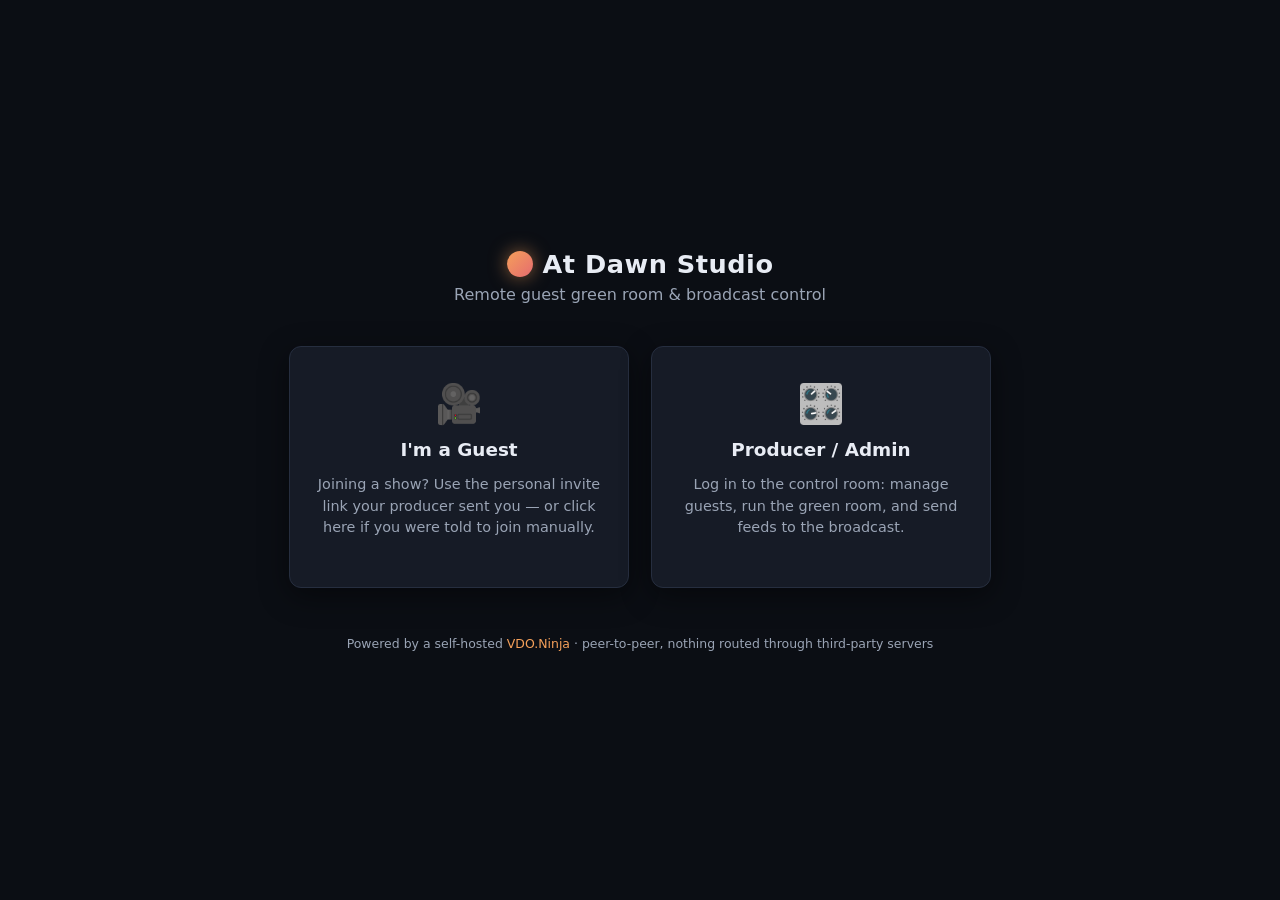
==== studio/index.html @ 79bb0012 "VDO.Ninja 30.2 + At Dawn Studio wrapper (waiting room, control room, talkback, cues)" ====
<!DOCTYPE html>
<html lang="en">
<head>
<meta charset="utf-8" />
<meta name="viewport" content="width=device-width, initial-scale=1" />
<title>At Dawn Studio</title>
<link rel="stylesheet" href="studio.css" />
<style>
	body { display: flex; align-items: center; justify-content: center; min-height: 100vh; padding: 20px; }
	.landing { max-width: 760px; width: 100%; text-align: center; }
	.landing .brandmark { font-size: 1.6rem; justify-content: center; margin-bottom: 6px; }
	.landing .tagline { color: var(--text-dim); margin-bottom: 42px; }
	.choices { display: flex; gap: 22px; justify-content: center; flex-wrap: wrap; }
	.choice {
		flex: 1 1 280px; max-width: 340px; padding: 34px 26px; cursor: pointer;
		transition: transform 0.12s, border-color 0.12s; text-align: center;
	}
	.choice:hover { transform: translateY(-3px); border-color: var(--accent); }
	.choice .icon { font-size: 2.4rem; margin-bottom: 12px; }
	.choice h2 { font-size: 1.15rem; }
	.choice p { color: var(--text-dim); font-size: 0.9rem; line-height: 1.5; }
	footer { margin-top: 48px; color: var(--text-dim); font-size: 0.78rem; }
</style>
</head>
<body>
<div class="landing">
	<div class="brandmark"><span class="sun"></span> At Dawn Studio</div>
	<div class="tagline">Remote guest green room &amp; broadcast control</div>

	<div class="choices">
		<div class="card choice" onclick="location.href='join.html'">
			<div class="icon">🎥</div>
			<h2>I'm a Guest</h2>
			<p>Joining a show? Use the personal invite link your producer sent you — or click here if you were told to join manually.</p>
		</div>
		<div class="card choice" onclick="location.href='admin.html'">
			<div class="icon">🎛️</div>
			<h2>Producer / Admin</h2>
			<p>Log in to the control room: manage guests, run the green room, and send feeds to the broadcast.</p>
		</div>
	</div>

	<footer>Powered by a self-hosted <a href="https://vdo.ninja" target="_blank" rel="noopener">VDO.Ninja</a> &middot; peer-to-peer, nothing routed through third-party servers</footer>
</div>
</body>
</html>
---- studio/studio.css ----
/* ============================================================
   At Dawn Studio — shared design system
   ============================================================ */
:root {
	--bg: #0b0e14;
	--bg-soft: #10141d;
	--panel: #161b26;
	--panel-2: #1c2230;
	--border: #262e3f;
	--text: #e8ecf4;
	--text-dim: #9aa4b5;
	--accent: #f5a05a;              /* sunrise amber */
	--accent-2: #e56b6f;            /* sunrise rose */
	--accent-grad: linear-gradient(135deg, #f5a05a, #e56b6f);
	--good: #3ecf8e;
	--warn: #f5c15a;
	--live: #ef4444;
	--focus: #6ea8fe;
	--radius: 12px;
	--shadow: 0 8px 30px rgba(0, 0, 0, 0.45);
	font-size: 16px;
}
* { box-sizing: border-box; }
html, body {
	margin: 0;
	padding: 0;
	height: 100%;
	background: var(--bg);
	color: var(--text);
	font-family: "Segoe UI", system-ui, -apple-system, "Helvetica Neue", Arial, sans-serif;
	-webkit-font-smoothing: antialiased;
}
a { color: var(--accent); text-decoration: none; }
a:hover { text-decoration: underline; }

/* ---------- generic ---------- */
h1, h2, h3 { font-weight: 600; margin: 0 0 0.5em 0; }
.muted { color: var(--text-dim); }
.small { font-size: 0.82rem; }
.mono { font-family: Consolas, "SF Mono", Menlo, monospace; font-size: 0.85em; }
.hidden { display: none !important; }
hr.sep { border: none; border-top: 1px solid var(--border); margin: 18px 0; }

.brandmark {
	display: inline-flex;
	align-items: center;
	gap: 10px;
	font-weight: 700;
	letter-spacing: 0.02em;
}
.brandmark .sun {
	width: 26px; height: 26px;
	border-radius: 50%;
	background: var(--accent-grad);
	box-shadow: 0 0 18px rgba(245, 160, 90, 0.55);
	flex: none;
}

/* ---------- buttons ---------- */
.btn {
	display: inline-flex;
	align-items: center;
	justify-content: center;
	gap: 8px;
	padding: 10px 18px;
	border-radius: 10px;
	border: 1px solid var(--border);
	background: var(--panel-2);
	color: var(--text);
	font-size: 0.95rem;
	font-weight: 600;
	cursor: pointer;
	transition: background 0.15s, border-color 0.15s, transform 0.05s;
	user-select: none;
	white-space: nowrap;
}
.btn:hover { background: #232b3d; border-color: #35405a; }
.btn:active { transform: translateY(1px); }
.btn:focus-visible { outline: 2px solid var(--focus); outline-offset: 2px; }
.btn.primary { background: var(--accent-grad); border: none; color: #1a1006; }
.btn.primary:hover { filter: brightness(1.08); }
.btn.danger { background: #3a1518; border-color: #5c2226; color: #ff9b9b; }
.btn.danger:hover { background: #4a191d; }
.btn.good { background: #12301f; border-color: #1e4a30; color: #7fe0ae; }
.btn.good:hover { background: #17402a; }
.btn.sm { padding: 6px 12px; font-size: 0.82rem; border-radius: 8px; }
.btn.block { width: 100%; }
.btn[disabled] { opacity: 0.45; cursor: not-allowed; }

/* ---------- inputs ---------- */
.field { margin-bottom: 14px; }
.field label {
	display: block;
	font-size: 0.82rem;
	color: var(--text-dim);
	margin-bottom: 6px;
	font-weight: 600;
	letter-spacing: 0.02em;
}
.field input[type="text"],
.field input[type="password"] {
	width: 100%;
	padding: 11px 13px;
	border-radius: 10px;
	border: 1px solid var(--border);
	background: var(--bg-soft);
	color: var(--text);
	font-size: 1rem;
	font-family: inherit;
}
.field input:focus { outline: 2px solid var(--focus); outline-offset: 0; border-color: transparent; }
.checkline { display: flex; align-items: center; gap: 9px; font-size: 0.9rem; color: var(--text-dim); cursor: pointer; }
.checkline input { width: 17px; height: 17px; accent-color: var(--accent); cursor: pointer; }

/* ---------- cards ---------- */
.card {
	background: var(--panel);
	border: 1px solid var(--border);
	border-radius: var(--radius);
	padding: 22px;
	box-shadow: var(--shadow);
}

/* ---------- status pills ---------- */
.pill {
	display: inline-flex;
	align-items: center;
	gap: 8px;
	padding: 7px 16px;
	border-radius: 999px;
	font-weight: 700;
	font-size: 0.85rem;
	letter-spacing: 0.04em;
	border: 1px solid var(--border);
	background: var(--panel-2);
}
.pill .dot { width: 9px; height: 9px; border-radius: 50%; background: var(--text-dim); flex: none; }
.pill.waiting { color: var(--warn); border-color: rgba(245, 193, 90, 0.4); }
.pill.waiting .dot { background: var(--warn); animation: pulse 1.6s infinite; }
.pill.green { color: var(--good); border-color: rgba(62, 207, 142, 0.4); }
.pill.green .dot { background: var(--good); }
.pill.live { color: #ff7b7b; border-color: rgba(239, 68, 68, 0.55); background: rgba(239, 68, 68, 0.12); }
.pill.live .dot { background: var(--live); animation: pulse 1.1s infinite; }
@keyframes pulse { 0%, 100% { opacity: 1; } 50% { opacity: 0.25; } }

/* ---------- toast ---------- */
#studioToast {
	position: fixed;
	left: 50%;
	bottom: 26px;
	transform: translate(-50%, 20px);
	background: #222b3d;
	border: 1px solid #35405a;
	color: var(--text);
	padding: 11px 20px;
	border-radius: 10px;
	font-size: 0.9rem;
	font-weight: 600;
	opacity: 0;
	pointer-events: none;
	transition: opacity 0.2s, transform 0.2s;
	z-index: 9999;
	box-shadow: var(--shadow);
	max-width: 90vw;
}
#studioToast.show { opacity: 1; transform: translate(-50%, 0); }
#studioToast.error { border-color: var(--live); color: #ff9b9b; }

/* ---------- iframes ---------- */
iframe.vdoframe {
	border: none;
	width: 100%;
	height: 100%;
	display: block;
	background: #000;
}
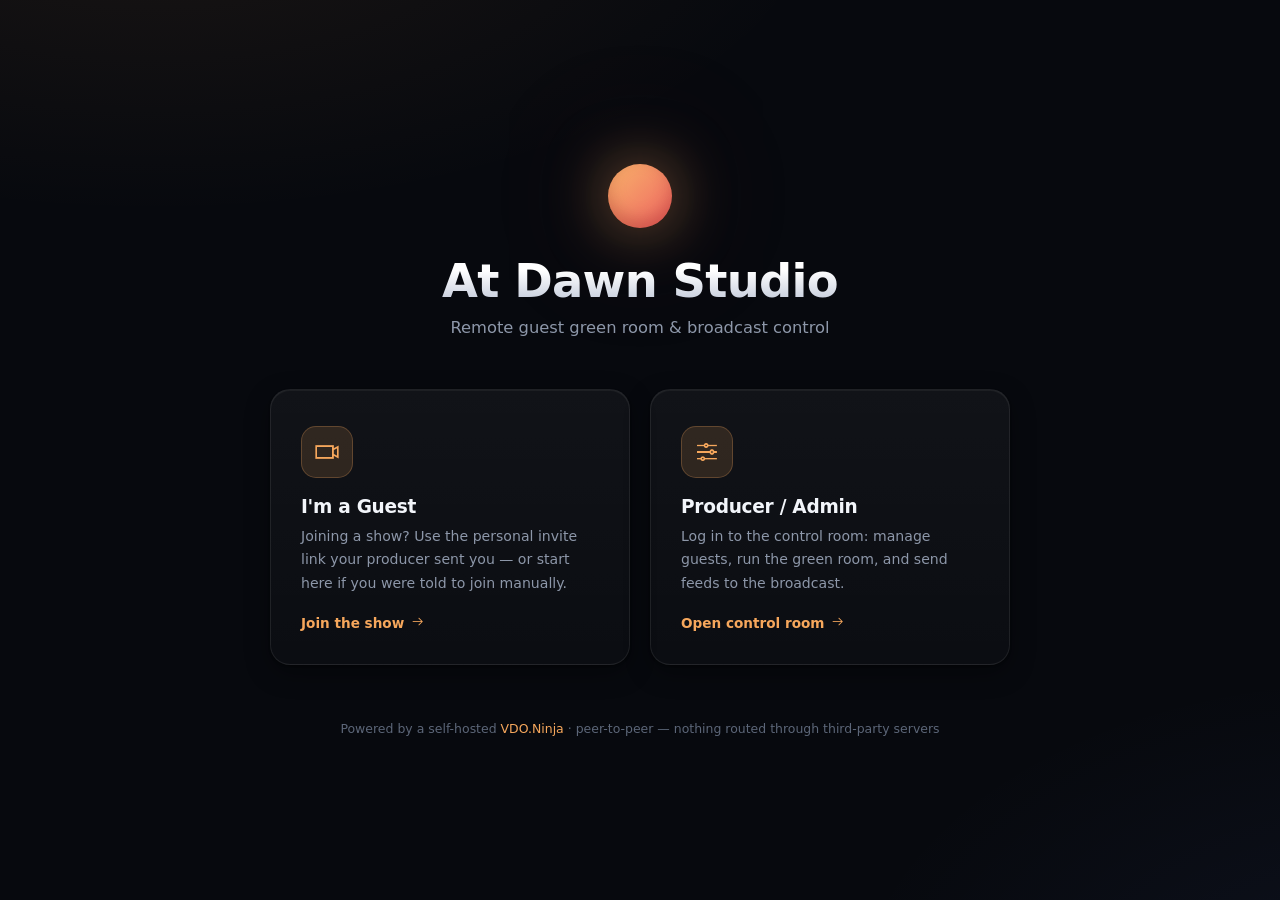
==== commit e4f45604: "UI redesign v2: glass dark theme, Line Awesome icons, floating guest dock, avatar cards" ====
--- a/studio/index.html
+++ b/studio/index.html
@@ -4,43 +4,91 @@
 <meta charset="utf-8" />
 <meta name="viewport" content="width=device-width, initial-scale=1" />
 <title>At Dawn Studio</title>
+<link rel="stylesheet" href="../lineawesome/css/line-awesome.min.css" />
 <link rel="stylesheet" href="studio.css" />
 <style>
-	body { display: flex; align-items: center; justify-content: center; min-height: 100vh; padding: 20px; }
-	.landing { max-width: 760px; width: 100%; text-align: center; }
-	.landing .brandmark { font-size: 1.6rem; justify-content: center; margin-bottom: 6px; }
-	.landing .tagline { color: var(--text-dim); margin-bottom: 42px; }
-	.choices { display: flex; gap: 22px; justify-content: center; flex-wrap: wrap; }
+	body { display: flex; align-items: center; justify-content: center; min-height: 100vh; padding: 24px; }
+	.landing { max-width: 820px; width: 100%; text-align: center; }
+
+	.hero-sun {
+		width: 64px; height: 64px; margin: 0 auto 26px auto;
+		border-radius: 50%;
+		background: var(--accent-grad);
+		box-shadow: 0 0 60px rgba(246, 167, 92, 0.5), 0 0 140px rgba(239, 100, 97, 0.25), inset 0 -8px 16px rgba(150, 35, 35, 0.35);
+		animation: rise 1.1s var(--ease) both;
+	}
+	@keyframes rise { from { transform: translateY(18px); opacity: 0; } to { transform: none; opacity: 1; } }
+
+	.landing h1 {
+		font-size: clamp(2rem, 5vw, 2.9rem);
+		margin-bottom: 10px;
+		background: linear-gradient(180deg, #ffffff 30%, #b9c2d4);
+		-webkit-background-clip: text;
+		background-clip: text;
+		color: transparent;
+		animation: rise 1.1s 0.06s var(--ease) both;
+	}
+	.tagline { color: var(--text-dim); font-size: 1.02rem; margin-bottom: 52px; animation: rise 1.1s 0.12s var(--ease) both; }
+
+	.choices { display: flex; gap: 20px; justify-content: center; flex-wrap: wrap; animation: rise 1.1s 0.18s var(--ease) both; }
 	.choice {
-		flex: 1 1 280px; max-width: 340px; padding: 34px 26px; cursor: pointer;
-		transition: transform 0.12s, border-color 0.12s; text-align: center;
+		flex: 1 1 290px; max-width: 360px;
+		padding: 36px 30px 32px 30px;
+		cursor: pointer;
+		text-align: left;
+		position: relative;
+		overflow: hidden;
+		transition: transform 0.25s var(--ease), border-color 0.25s var(--ease), box-shadow 0.25s var(--ease);
 	}
-	.choice:hover { transform: translateY(-3px); border-color: var(--accent); }
-	.choice .icon { font-size: 2.4rem; margin-bottom: 12px; }
-	.choice h2 { font-size: 1.15rem; }
-	.choice p { color: var(--text-dim); font-size: 0.9rem; line-height: 1.5; }
-	footer { margin-top: 48px; color: var(--text-dim); font-size: 0.78rem; }
+	.choice::after {
+		content: "";
+		position: absolute; inset: 0;
+		background: radial-gradient(420px 180px at 50% -30%, rgba(246, 167, 92, 0.12), transparent 70%);
+		opacity: 0; transition: opacity 0.25s var(--ease);
+		pointer-events: none;
+	}
+	.choice:hover { transform: translateY(-4px); border-color: rgba(246, 167, 92, 0.4); box-shadow: var(--shadow-2); }
+	.choice:hover::after { opacity: 1; }
+	.choice .iconwrap {
+		width: 52px; height: 52px;
+		border-radius: 15px;
+		display: flex; align-items: center; justify-content: center;
+		background: var(--accent-soft);
+		border: 1px solid rgba(246, 167, 92, 0.25);
+		margin-bottom: 18px;
+	}
+	.choice .iconwrap i { font-size: 1.65rem; color: var(--accent); }
+	.choice h2 { font-size: 1.16rem; margin-bottom: 8px; }
+	.choice p { color: var(--text-dim); font-size: 0.88rem; line-height: 1.65; margin: 0 0 18px 0; }
+	.choice .go { display: inline-flex; align-items: center; gap: 7px; color: var(--accent); font-weight: 700; font-size: 0.85rem; }
+	.choice .go i { transition: transform 0.2s var(--ease); }
+	.choice:hover .go i { transform: translateX(4px); }
+
+	footer { margin-top: 56px; color: var(--text-faint); font-size: 0.78rem; animation: rise 1.1s 0.24s var(--ease) both; }
 </style>
 </head>
 <body>
 <div class="landing">
-	<div class="brandmark"><span class="sun"></span> At Dawn Studio</div>
+	<div class="hero-sun"></div>
+	<h1>At Dawn Studio</h1>
 	<div class="tagline">Remote guest green room &amp; broadcast control</div>
 
 	<div class="choices">
-		<div class="card choice" onclick="location.href='join.html'">
-			<div class="icon">🎥</div>
+		<div class="card choice" onclick="location.href='join.html'" role="button" tabindex="0" onkeydown="if(event.key==='Enter')location.href='join.html'">
+			<div class="iconwrap"><i class="las la-video"></i></div>
 			<h2>I'm a Guest</h2>
-			<p>Joining a show? Use the personal invite link your producer sent you — or click here if you were told to join manually.</p>
+			<p>Joining a show? Use the personal invite link your producer sent you — or start here if you were told to join manually.</p>
+			<span class="go">Join the show <i class="las la-arrow-right"></i></span>
 		</div>
-		<div class="card choice" onclick="location.href='admin.html'">
-			<div class="icon">🎛️</div>
+		<div class="card choice" onclick="location.href='admin.html'" role="button" tabindex="0" onkeydown="if(event.key==='Enter')location.href='admin.html'">
+			<div class="iconwrap"><i class="las la-sliders-h"></i></div>
 			<h2>Producer / Admin</h2>
 			<p>Log in to the control room: manage guests, run the green room, and send feeds to the broadcast.</p>
+			<span class="go">Open control room <i class="las la-arrow-right"></i></span>
 		</div>
 	</div>
 
-	<footer>Powered by a self-hosted <a href="https://vdo.ninja" target="_blank" rel="noopener">VDO.Ninja</a> &middot; peer-to-peer, nothing routed through third-party servers</footer>
+	<footer>Powered by a self-hosted <a href="https://vdo.ninja" target="_blank" rel="noopener">VDO.Ninja</a> &middot; peer-to-peer &mdash; nothing routed through third-party servers</footer>
 </div>
 </body>
 </html>
--- a/lineawesome/css/line-awesome.min.css
+++ b/lineawesome/css/line-awesome.min.css
@@ -0,0 +1 @@
+.la,.lab,.lad,.lal,.lar,.las{-moz-osx-font-smoothing:grayscale;-webkit-font-smoothing:antialiased;display:inline-block;font-style:normal;font-variant:normal;text-rendering:auto;line-height:1}.la-lg{font-size:1.33333em;line-height:.75em;vertical-align:-.0667em}.la-xs{font-size:.75em}.la-sm{font-size:.875em}.la-1x{font-size:1em}.la-2x{font-size:2em}.la-3x{font-size:3em}.la-4x{font-size:4em}.la-5x{font-size:5em}.la-6x{font-size:6em}.la-7x{font-size:7em}.la-8x{font-size:8em}.la-9x{font-size:9em}.la-10x{font-size:10em}.la-fw{text-align:center;width:1.25em}.la-ul{list-style-type:none;margin-left:2.5em;padding-left:0}.la-ul>li{position:relative}.la-li{left:-2em;position:absolute;text-align:center;width:2em;line-height:inherit}.la-border{border:solid .08em #eee;border-radius:.1em;padding:.2em .25em .15em}.la-pull-left{float:left}.la-pull-right{float:right}.la.la-pull-left,.lab.la-pull-left,.lal.la-pull-left,.lar.la-pull-left,.las.la-pull-left{margin-right:.3em}.la.la-pull-right,.lab.la-pull-right,.lal.la-pull-right,.lar.la-pull-right,.las.la-pull-right{margin-left:.3em}.la-spin{-webkit-animation:la-spin 2s infinite linear;animation:la-spin 2s infinite linear}.la-pulse{-webkit-animation:la-spin 1s infinite steps(8);animation:la-spin 1s infinite steps(8)}@-webkit-keyframes la-spin{0%{-webkit-transform:rotate(0);transform:rotate(0)}100%{-webkit-transform:rotate(360deg);transform:rotate(360deg)}}@keyframes la-spin{0%{-webkit-transform:rotate(0);transform:rotate(0)}100%{-webkit-transform:rotate(360deg);transform:rotate(360deg)}}.la-rotate-90{-webkit-transform:rotate(90deg);transform:rotate(90deg)}.la-rotate-180{-webkit-transform:rotate(180deg);transform:rotate(180deg)}.la-rotate-270{-webkit-transform:rotate(270deg);transform:rotate(270deg)}.la-flip-horizontal{-webkit-transform:scale(-1,1);transform:scale(-1,1)}.la-flip-vertical{-webkit-transform:scale(1,-1);transform:scale(1,-1)}.la-flip-both,.la-flip-horizontal.la-flip-vertical{-webkit-transform:scale(-1,-1);transform:scale(-1,-1)}:root .la-flip-both,:root .la-flip-horizontal,:root .la-flip-vertical,:root .la-rotate-180,:root .la-rotate-270,:root .la-rotate-90{-webkit-filter:none;filter:none}.la-stack{display:inline-block;height:2em;line-height:2em;position:relative;vertical-align:middle;width:2.5em}.la-stack-1x,.la-stack-2x{left:0;position:absolute;text-align:center;width:100%}.la-stack-1x{line-height:inherit}.la-stack-2x{font-size:2em}.la-inverse{color:#fff}.la-500px:before{content:"\f26e"}.la-accessible-icon:before{content:"\f368"}.la-accusoft:before{content:"\f369"}.la-acquisitions-incorporated:before{content:"\f6af"}.la-ad:before{content:"\f641"}.la-address-book:before{content:"\f2b9"}.la-address-card:before{content:"\f2bb"}.la-adjust:before{content:"\f042"}.la-adn:before{content:"\f170"}.la-adobe:before{content:"\f778"}.la-adversal:before{content:"\f36a"}.la-affiliatetheme:before{content:"\f36b"}.la-air-freshener:before{content:"\f5d0"}.la-airbnb:before{content:"\f834"}.la-algolia:before{content:"\f36c"}.la-align-center:before{content:"\f037"}.la-align-justify:before{content:"\f039"}.la-align-left:before{content:"\f036"}.la-align-right:before{content:"\f038"}.la-alipay:before{content:"\f642"}.la-allergies:before{content:"\f461"}.la-amazon:before{content:"\f270"}.la-amazon-pay:before{content:"\f42c"}.la-ambulance:before{content:"\f0f9"}.la-american-sign-language-interpreting:before{content:"\f2a3"}.la-amilia:before{content:"\f36d"}.la-anchor:before{content:"\f13d"}.la-android:before{content:"\f17b"}.la-angellist:before{content:"\f209"}.la-angle-double-down:before{content:"\f103"}.la-angle-double-left:before{content:"\f100"}.la-angle-double-right:before{content:"\f101"}.la-angle-double-up:before{content:"\f102"}.la-angle-down:before{content:"\f107"}.la-angle-left:before{content:"\f104"}.la-angle-right:before{content:"\f105"}.la-angle-up:before{content:"\f106"}.la-angry:before{content:"\f556"}.la-angrycreative:before{content:"\f36e"}.la-angular:before{content:"\f420"}.la-ankh:before{content:"\f644"}.la-app-store:before{content:"\f36f"}.la-app-store-ios:before{content:"\f370"}.la-apper:before{content:"\f371"}.la-apple:before{content:"\f179"}.la-apple-alt:before{content:"\f5d1"}.la-apple-pay:before{content:"\f415"}.la-archive:before{content:"\f187"}.la-archway:before{content:"\f557"}.la-arrow-alt-circle-down:before{content:"\f358"}.la-arrow-alt-circle-left:before{content:"\f359"}.la-arrow-alt-circle-right:before{content:"\f35a"}.la-arrow-alt-circle-up:before{content:"\f35b"}.la-arrow-circle-down:before{content:"\f0ab"}.la-arrow-circle-left:before{content:"\f0a8"}.la-arrow-circle-right:before{content:"\f0a9"}.la-arrow-circle-up:before{content:"\f0aa"}.la-arrow-down:before{content:"\f063"}.la-arrow-left:before{content:"\f060"}.la-arrow-right:before{content:"\f061"}.la-arrow-up:before{content:"\f062"}.la-arrows-alt:before{content:"\f0b2"}.la-arrows-alt-h:before{content:"\f337"}.la-arrows-alt-v:before{content:"\f338"}.la-artstation:before{content:"\f77a"}.la-assistive-listening-systems:before{content:"\f2a2"}.la-asterisk:before{content:"\f069"}.la-asymmetrik:before{content:"\f372"}.la-at:before{content:"\f1fa"}.la-atlas:before{content:"\f558"}.la-atlassian:before{content:"\f77b"}.la-atom:before{content:"\f5d2"}.la-audible:before{content:"\f373"}.la-audio-description:before{content:"\f29e"}.la-autoprefixer:before{content:"\f41c"}.la-avianex:before{content:"\f374"}.la-aviato:before{content:"\f421"}.la-award:before{content:"\f559"}.la-aws:before{content:"\f375"}.la-baby:before{content:"\f77c"}.la-baby-carriage:before{content:"\f77d"}.la-backspace:before{content:"\f55a"}.la-backward:before{content:"\f04a"}.la-bacon:before{content:"\f7e5"}.la-balance-scale:before{content:"\f24e"}.la-balance-scale-left:before{content:"\f515"}.la-balance-scale-right:before{content:"\f516"}.la-ban:before{content:"\f05e"}.la-band-aid:before{content:"\f462"}.la-bandcamp:before{content:"\f2d5"}.la-barcode:before{content:"\f02a"}.la-bars:before{content:"\f0c9"}.la-baseball-ball:before{content:"\f433"}.la-basketball-ball:before{content:"\f434"}.la-bath:before{content:"\f2cd"}.la-battery-empty:before{content:"\f244"}.la-battery-full:before{content:"\f240"}.la-battery-half:before{content:"\f242"}.la-battery-quarter:before{content:"\f243"}.la-battery-three-quarters:before{content:"\f241"}.la-battle-net:before{content:"\f835"}.la-bed:before{content:"\f236"}.la-beer:before{content:"\f0fc"}.la-behance:before{content:"\f1b4"}.la-behance-square:before{content:"\f1b5"}.la-bell:before{content:"\f0f3"}.la-bell-slash:before{content:"\f1f6"}.la-bezier-curve:before{content:"\f55b"}.la-bible:before{content:"\f647"}.la-bicycle:before{content:"\f206"}.la-biking:before{content:"\f84a"}.la-bimobject:before{content:"\f378"}.la-binoculars:before{content:"\f1e5"}.la-biohazard:before{content:"\f780"}.la-birthday-cake:before{content:"\f1fd"}.la-bitbucket:before{content:"\f171"}.la-bitcoin:before{content:"\f379"}.la-bity:before{content:"\f37a"}.la-black-tie:before{content:"\f27e"}.la-blackberry:before{content:"\f37b"}.la-blender:before{content:"\f517"}.la-blender-phone:before{content:"\f6b6"}.la-blind:before{content:"\f29d"}.la-blog:before{content:"\f781"}.la-blogger:before{content:"\f37c"}.la-blogger-b:before{content:"\f37d"}.la-bluetooth:before{content:"\f293"}.la-bluetooth-b:before{content:"\f294"}.la-bold:before{content:"\f032"}.la-bolt:before{content:"\f0e7"}.la-bomb:before{content:"\f1e2"}.la-bone:before{content:"\f5d7"}.la-bong:before{content:"\f55c"}.la-book:before{content:"\f02d"}.la-book-dead:before{content:"\f6b7"}.la-book-medical:before{content:"\f7e6"}.la-book-open:before{content:"\f518"}.la-book-reader:before{content:"\f5da"}.la-bookmark:before{content:"\f02e"}.la-bootstrap:before{content:"\f836"}.la-border-all:before{content:"\f84c"}.la-border-none:before{content:"\f850"}.la-border-style:before{content:"\f853"}.la-bowling-ball:before{content:"\f436"}.la-box:before{content:"\f466"}.la-box-open:before{content:"\f49e"}.la-boxes:before{content:"\f468"}.la-braille:before{content:"\f2a1"}.la-brain:before{content:"\f5dc"}.la-bread-slice:before{content:"\f7ec"}.la-briefcase:before{content:"\f0b1"}.la-briefcase-medical:before{content:"\f469"}.la-broadcast-tower:before{content:"\f519"}.la-broom:before{content:"\f51a"}.la-brush:before{content:"\f55d"}.la-btc:before{content:"\f15a"}.la-buffer:before{content:"\f837"}.la-bug:before{content:"\f188"}.la-building:before{content:"\f1ad"}.la-bullhorn:before{content:"\f0a1"}.la-bullseye:before{content:"\f140"}.la-burn:before{content:"\f46a"}.la-buromobelexperte:before{content:"\f37f"}.la-bus:before{content:"\f207"}.la-bus-alt:before{content:"\f55e"}.la-business-time:before{content:"\f64a"}.la-buy-n-large:before{content:"\f8a6"}.la-buysellads:before{content:"\f20d"}.la-calculator:before{content:"\f1ec"}.la-calendar:before{content:"\f133"}.la-calendar-alt:before{content:"\f073"}.la-calendar-check:before{content:"\f274"}.la-calendar-day:before{content:"\f783"}.la-calendar-minus:before{content:"\f272"}.la-calendar-plus:before{content:"\f271"}.la-calendar-times:before{content:"\f273"}.la-calendar-week:before{content:"\f784"}.la-camera:before{content:"\f030"}.la-camera-retro:before{content:"\f083"}.la-campground:before{content:"\f6bb"}.la-canadian-maple-leaf:before{content:"\f785"}.la-candy-cane:before{content:"\f786"}.la-cannabis:before{content:"\f55f"}.la-capsules:before{content:"\f46b"}.la-car:before{content:"\f1b9"}.la-car-alt:before{content:"\f5de"}.la-car-battery:before{content:"\f5df"}.la-car-crash:before{content:"\f5e1"}.la-car-side:before{content:"\f5e4"}.la-caret-down:before{content:"\f0d7"}.la-caret-left:before{content:"\f0d9"}.la-caret-right:before{content:"\f0da"}.la-caret-square-down:before{content:"\f150"}.la-caret-square-left:before{content:"\f191"}.la-caret-square-right:before{content:"\f152"}.la-caret-square-up:before{content:"\f151"}.la-caret-up:before{content:"\f0d8"}.la-carrot:before{content:"\f787"}.la-cart-arrow-down:before{content:"\f218"}.la-cart-plus:before{content:"\f217"}.la-cash-register:before{content:"\f788"}.la-cat:before{content:"\f6be"}.la-cc-amazon-pay:before{content:"\f42d"}.la-cc-amex:before{content:"\f1f3"}.la-cc-apple-pay:before{content:"\f416"}.la-cc-diners-club:before{content:"\f24c"}.la-cc-discover:before{content:"\f1f2"}.la-cc-jcb:before{content:"\f24b"}.la-cc-mastercard:before{content:"\f1f1"}.la-cc-paypal:before{content:"\f1f4"}.la-cc-stripe:before{content:"\f1f5"}.la-cc-visa:before{content:"\f1f0"}.la-centercode:before{content:"\f380"}.la-centos:before{content:"\f789"}.la-certificate:before{content:"\f0a3"}.la-chair:before{content:"\f6c0"}.la-chalkboard:before{content:"\f51b"}.la-chalkboard-teacher:before{content:"\f51c"}.la-charging-station:before{content:"\f5e7"}.la-chart-area:before{content:"\f1fe"}.la-chart-bar:before{content:"\f080"}.la-chart-line:before{content:"\f201"}.la-chart-pie:before{content:"\f200"}.la-check:before{content:"\f00c"}.la-check-circle:before{content:"\f058"}.la-check-double:before{content:"\f560"}.la-check-square:before{content:"\f14a"}.la-cheese:before{content:"\f7ef"}.la-chess:before{content:"\f439"}.la-chess-bishop:before{content:"\f43a"}.la-chess-board:before{content:"\f43c"}.la-chess-king:before{content:"\f43f"}.la-chess-knight:before{content:"\f441"}.la-chess-pawn:before{content:"\f443"}.la-chess-queen:before{content:"\f445"}.la-chess-rook:before{content:"\f447"}.la-chevron-circle-down:before{content:"\f13a"}.la-chevron-circle-left:before{content:"\f137"}.la-chevron-circle-right:before{content:"\f138"}.la-chevron-circle-up:before{content:"\f139"}.la-chevron-down:before{content:"\f078"}.la-chevron-left:before{content:"\f053"}.la-chevron-right:before{content:"\f054"}.la-chevron-up:before{content:"\f077"}.la-child:before{content:"\f1ae"}.la-chrome:before{content:"\f268"}.la-chromecast:before{content:"\f838"}.la-church:before{content:"\f51d"}.la-circle:before{content:"\f111"}.la-circle-notch:before{content:"\f1ce"}.la-city:before{content:"\f64f"}.la-clinic-medical:before{content:"\f7f2"}.la-clipboard:before{content:"\f328"}.la-clipboard-check:before{content:"\f46c"}.la-clipboard-list:before{content:"\f46d"}.la-clock:before{content:"\f017"}.la-clone:before{content:"\f24d"}.la-closed-captioning:before{content:"\f20a"}.la-cloud:before{content:"\f0c2"}.la-cloud-download-alt:before{content:"\f381"}.la-cloud-meatball:before{content:"\f73b"}.la-cloud-moon:before{content:"\f6c3"}.la-cloud-moon-rain:before{content:"\f73c"}.la-cloud-rain:before{content:"\f73d"}.la-cloud-showers-heavy:before{content:"\f740"}.la-cloud-sun:before{content:"\f6c4"}.la-cloud-sun-rain:before{content:"\f743"}.la-cloud-upload-alt:before{content:"\f382"}.la-cloudscale:before{content:"\f383"}.la-cloudsmith:before{content:"\f384"}.la-cloudversify:before{content:"\f385"}.la-cocktail:before{content:"\f561"}.la-code:before{content:"\f121"}.la-code-branch:before{content:"\f126"}.la-codepen:before{content:"\f1cb"}.la-codiepie:before{content:"\f284"}.la-coffee:before{content:"\f0f4"}.la-cog:before{content:"\f013"}.la-cogs:before{content:"\f085"}.la-coins:before{content:"\f51e"}.la-columns:before{content:"\f0db"}.la-comment:before{content:"\f075"}.la-comment-alt:before{content:"\f27a"}.la-comment-dollar:before{content:"\f651"}.la-comment-dots:before{content:"\f4ad"}.la-comment-medical:before{content:"\f7f5"}.la-comment-slash:before{content:"\f4b3"}.la-comments:before{content:"\f086"}.la-comments-dollar:before{content:"\f653"}.la-compact-disc:before{content:"\f51f"}.la-compass:before{content:"\f14e"}.la-compress:before{content:"\f066"}.la-compress-arrows-alt:before{content:"\f78c"}.la-concierge-bell:before{content:"\f562"}.la-confluence:before{content:"\f78d"}.la-connectdevelop:before{content:"\f20e"}.la-contao:before{content:"\f26d"}.la-cookie:before{content:"\f563"}.la-cookie-bite:before{content:"\f564"}.la-copy:before{content:"\f0c5"}.la-copyright:before{content:"\f1f9"}.la-cotton-bureau:before{content:"\f89e"}.la-couch:before{content:"\f4b8"}.la-cpanel:before{content:"\f388"}.la-creative-commons:before{content:"\f25e"}.la-creative-commons-by:before{content:"\f4e7"}.la-creative-commons-nc:before{content:"\f4e8"}.la-creative-commons-nc-eu:before{content:"\f4e9"}.la-creative-commons-nc-jp:before{content:"\f4ea"}.la-creative-commons-nd:before{content:"\f4eb"}.la-creative-commons-pd:before{content:"\f4ec"}.la-creative-commons-pd-alt:before{content:"\f4ed"}.la-creative-commons-remix:before{content:"\f4ee"}.la-creative-commons-sa:before{content:"\f4ef"}.la-creative-commons-sampling:before{content:"\f4f0"}.la-creative-commons-sampling-plus:before{content:"\f4f1"}.la-creative-commons-share:before{content:"\f4f2"}.la-creative-commons-zero:before{content:"\f4f3"}.la-credit-card:before{content:"\f09d"}.la-critical-role:before{content:"\f6c9"}.la-crop:before{content:"\f125"}.la-crop-alt:before{content:"\f565"}.la-cross:before{content:"\f654"}.la-crosshairs:before{content:"\f05b"}.la-crow:before{content:"\f520"}.la-crown:before{content:"\f521"}.la-crutch:before{content:"\f7f7"}.la-css3:before{content:"\f13c"}.la-css3-alt:before{content:"\f38b"}.la-cube:before{content:"\f1b2"}.la-cubes:before{content:"\f1b3"}.la-cut:before{content:"\f0c4"}.la-cuttlefish:before{content:"\f38c"}.la-d-and-d:before{content:"\f38d"}.la-d-and-d-beyond:before{content:"\f6ca"}.la-dashcube:before{content:"\f210"}.la-database:before{content:"\f1c0"}.la-deaf:before{content:"\f2a4"}.la-delicious:before{content:"\f1a5"}.la-democrat:before{content:"\f747"}.la-deploydog:before{content:"\f38e"}.la-deskpro:before{content:"\f38f"}.la-desktop:before{content:"\f108"}.la-dev:before{content:"\f6cc"}.la-deviantart:before{content:"\f1bd"}.la-dharmachakra:before{content:"\f655"}.la-dhl:before{content:"\f790"}.la-diagnoses:before{content:"\f470"}.la-diaspora:before{content:"\f791"}.la-dice:before{content:"\f522"}.la-dice-d20:before{content:"\f6cf"}.la-dice-d6:before{content:"\f6d1"}.la-dice-five:before{content:"\f523"}.la-dice-four:before{content:"\f524"}.la-dice-one:before{content:"\f525"}.la-dice-six:before{content:"\f526"}.la-dice-three:before{content:"\f527"}.la-dice-two:before{content:"\f528"}.la-digg:before{content:"\f1a6"}.la-digital-ocean:before{content:"\f391"}.la-digital-tachograph:before{content:"\f566"}.la-directions:before{content:"\f5eb"}.la-discord:before{content:"\f392"}.la-discourse:before{content:"\f393"}.la-divide:before{content:"\f529"}.la-dizzy:before{content:"\f567"}.la-dna:before{content:"\f471"}.la-dochub:before{content:"\f394"}.la-docker:before{content:"\f395"}.la-dog:before{content:"\f6d3"}.la-dollar-sign:before{content:"\f155"}.la-dolly:before{content:"\f472"}.la-dolly-flatbed:before{content:"\f474"}.la-donate:before{content:"\f4b9"}.la-door-closed:before{content:"\f52a"}.la-door-open:before{content:"\f52b"}.la-dot-circle:before{content:"\f192"}.la-dove:before{content:"\f4ba"}.la-download:before{content:"\f019"}.la-draft2digital:before{content:"\f396"}.la-drafting-compass:before{content:"\f568"}.la-dragon:before{content:"\f6d5"}.la-draw-polygon:before{content:"\f5ee"}.la-dribbble:before{content:"\f17d"}.la-dribbble-square:before{content:"\f397"}.la-dropbox:before{content:"\f16b"}.la-drum:before{content:"\f569"}.la-drum-steelpan:before{content:"\f56a"}.la-drumstick-bite:before{content:"\f6d7"}.la-drupal:before{content:"\f1a9"}.la-dumbbell:before{content:"\f44b"}.la-dumpster:before{content:"\f793"}.la-dumpster-fire:before{content:"\f794"}.la-dungeon:before{content:"\f6d9"}.la-dyalog:before{content:"\f399"}.la-earlybirds:before{content:"\f39a"}.la-ebay:before{content:"\f4f4"}.la-edge:before{content:"\f282"}.la-edit:before{content:"\f044"}.la-egg:before{content:"\f7fb"}.la-eject:before{content:"\f052"}.la-elementor:before{content:"\f430"}.la-ellipsis-h:before{content:"\f141"}.la-ellipsis-v:before{content:"\f142"}.la-ello:before{content:"\f5f1"}.la-ember:before{content:"\f423"}.la-empire:before{content:"\f1d1"}.la-envelope:before{content:"\f0e0"}.la-envelope-open:before{content:"\f2b6"}.la-envelope-open-text:before{content:"\f658"}.la-envelope-square:before{content:"\f199"}.la-envira:before{content:"\f299"}.la-equals:before{content:"\f52c"}.la-eraser:before{content:"\f12d"}.la-erlang:before{content:"\f39d"}.la-ethereum:before{content:"\f42e"}.la-ethernet:before{content:"\f796"}.la-etsy:before{content:"\f2d7"}.la-euro-sign:before{content:"\f153"}.la-evernote:before{content:"\f839"}.la-exchange-alt:before{content:"\f362"}.la-exclamation:before{content:"\f12a"}.la-exclamation-circle:before{content:"\f06a"}.la-exclamation-triangle:before{content:"\f071"}.la-expand:before{content:"\f065"}.la-expand-arrows-alt:before{content:"\f31e"}.la-expeditedssl:before{content:"\f23e"}.la-external-link-alt:before{content:"\f35d"}.la-external-link-square-alt:before{content:"\f360"}.la-eye:before{content:"\f06e"}.la-eye-dropper:before{content:"\f1fb"}.la-eye-slash:before{content:"\f070"}.la-facebook:before{content:"\f09a"}.la-facebook-f:before{content:"\f39e"}.la-facebook-messenger:before{content:"\f39f"}.la-facebook-square:before{content:"\f082"}.la-fan:before{content:"\f863"}.la-fantasy-flight-games:before{content:"\f6dc"}.la-fast-backward:before{content:"\f049"}.la-fast-forward:before{content:"\f050"}.la-fax:before{content:"\f1ac"}.la-feather:before{content:"\f52d"}.la-feather-alt:before{content:"\f56b"}.la-fedex:before{content:"\f797"}.la-fedora:before{content:"\f798"}.la-female:before{content:"\f182"}.la-fighter-jet:before{content:"\f0fb"}.la-figma:before{content:"\f799"}.la-file:before{content:"\f15b"}.la-file-alt:before{content:"\f15c"}.la-file-archive:before{content:"\f1c6"}.la-file-audio:before{content:"\f1c7"}.la-file-code:before{content:"\f1c9"}.la-file-contract:before{content:"\f56c"}.la-file-csv:before{content:"\f6dd"}.la-file-download:before{content:"\f56d"}.la-file-excel:before{content:"\f1c3"}.la-file-export:before{content:"\f56e"}.la-file-image:before{content:"\f1c5"}.la-file-import:before{content:"\f56f"}.la-file-invoice:before{content:"\f570"}.la-file-invoice-dollar:before{content:"\f571"}.la-file-medical:before{content:"\f477"}.la-file-medical-alt:before{content:"\f478"}.la-file-pdf:before{content:"\f1c1"}.la-file-powerpoint:before{content:"\f1c4"}.la-file-prescription:before{content:"\f572"}.la-file-signature:before{content:"\f573"}.la-file-upload:before{content:"\f574"}.la-file-video:before{content:"\f1c8"}.la-file-word:before{content:"\f1c2"}.la-fill:before{content:"\f575"}.la-fill-drip:before{content:"\f576"}.la-film:before{content:"\f008"}.la-filter:before{content:"\f0b0"}.la-fingerprint:before{content:"\f577"}.la-fire:before{content:"\f06d"}.la-fire-alt:before{content:"\f7e4"}.la-fire-extinguisher:before{content:"\f134"}.la-firefox:before{content:"\f269"}.la-first-aid:before{content:"\f479"}.la-first-order:before{content:"\f2b0"}.la-first-order-alt:before{content:"\f50a"}.la-firstdraft:before{content:"\f3a1"}.la-fish:before{content:"\f578"}.la-fist-raised:before{content:"\f6de"}.la-flag:before{content:"\f024"}.la-flag-checkered:before{content:"\f11e"}.la-flag-usa:before{content:"\f74d"}.la-flask:before{content:"\f0c3"}.la-flickr:before{content:"\f16e"}.la-flipboard:before{content:"\f44d"}.la-flushed:before{content:"\f579"}.la-fly:before{content:"\f417"}.la-folder:before{content:"\f07b"}.la-folder-minus:before{content:"\f65d"}.la-folder-open:before{content:"\f07c"}.la-folder-plus:before{content:"\f65e"}.la-font:before{content:"\f031"}.la-font-awesome:before{content:"\f2b4"}.la-font-awesome-alt:before{content:"\f35c"}.la-font-awesome-flag:before{content:"\f425"}.la-font-awesome-logo-full:before{content:"\f4e6"}.la-fonticons:before{content:"\f280"}.la-fonticons-fi:before{content:"\f3a2"}.la-football-ball:before{content:"\f44e"}.la-fort-awesome:before{content:"\f286"}.la-fort-awesome-alt:before{content:"\f3a3"}.la-forumbee:before{content:"\f211"}.la-forward:before{content:"\f04e"}.la-foursquare:before{content:"\f180"}.la-free-code-camp:before{content:"\f2c5"}.la-freebsd:before{content:"\f3a4"}.la-frog:before{content:"\f52e"}.la-frown:before{content:"\f119"}.la-frown-open:before{content:"\f57a"}.la-fulcrum:before{content:"\f50b"}.la-funnel-dollar:before{content:"\f662"}.la-futbol:before{content:"\f1e3"}.la-galactic-republic:before{content:"\f50c"}.la-galactic-senate:before{content:"\f50d"}.la-gamepad:before{content:"\f11b"}.la-gas-pump:before{content:"\f52f"}.la-gavel:before{content:"\f0e3"}.la-gem:before{content:"\f3a5"}.la-genderless:before{content:"\f22d"}.la-get-pocket:before{content:"\f265"}.la-gg:before{content:"\f260"}.la-gg-circle:before{content:"\f261"}.la-ghost:before{content:"\f6e2"}.la-gift:before{content:"\f06b"}.la-gifts:before{content:"\f79c"}.la-git:before{content:"\f1d3"}.la-git-alt:before{content:"\f841"}.la-git-square:before{content:"\f1d2"}.la-github:before{content:"\f09b"}.la-github-alt:before{content:"\f113"}.la-github-square:before{content:"\f092"}.la-gitkraken:before{content:"\f3a6"}.la-gitlab:before{content:"\f296"}.la-gitter:before{content:"\f426"}.la-glass-cheers:before{content:"\f79f"}.la-glass-martini:before{content:"\f000"}.la-glass-martini-alt:before{content:"\f57b"}.la-glass-whiskey:before{content:"\f7a0"}.la-glasses:before{content:"\f530"}.la-glide:before{content:"\f2a5"}.la-glide-g:before{content:"\f2a6"}.la-globe:before{content:"\f0ac"}.la-globe-africa:before{content:"\f57c"}.la-globe-americas:before{content:"\f57d"}.la-globe-asia:before{content:"\f57e"}.la-globe-europe:before{content:"\f7a2"}.la-gofore:before{content:"\f3a7"}.la-golf-ball:before{content:"\f450"}.la-goodreads:before{content:"\f3a8"}.la-goodreads-g:before{content:"\f3a9"}.la-google:before{content:"\f1a0"}.la-google-drive:before{content:"\f3aa"}.la-google-play:before{content:"\f3ab"}.la-google-plus:before{content:"\f2b3"}.la-google-plus-g:before{content:"\f0d5"}.la-google-plus-square:before{content:"\f0d4"}.la-google-wallet:before{content:"\f1ee"}.la-gopuram:before{content:"\f664"}.la-graduation-cap:before{content:"\f19d"}.la-gratipay:before{content:"\f184"}.la-grav:before{content:"\f2d6"}.la-greater-than:before{content:"\f531"}.la-greater-than-equal:before{content:"\f532"}.la-grimace:before{content:"\f57f"}.la-grin:before{content:"\f580"}.la-grin-alt:before{content:"\f581"}.la-grin-beam:before{content:"\f582"}.la-grin-beam-sweat:before{content:"\f583"}.la-grin-hearts:before{content:"\f584"}.la-grin-squint:before{content:"\f585"}.la-grin-squint-tears:before{content:"\f586"}.la-grin-stars:before{content:"\f587"}.la-grin-tears:before{content:"\f588"}.la-grin-tongue:before{content:"\f589"}.la-grin-tongue-squint:before{content:"\f58a"}.la-grin-tongue-wink:before{content:"\f58b"}.la-grin-wink:before{content:"\f58c"}.la-grip-horizontal:before{content:"\f58d"}.la-grip-lines:before{content:"\f7a4"}.la-grip-lines-vertical:before{content:"\f7a5"}.la-grip-vertical:before{content:"\f58e"}.la-gripfire:before{content:"\f3ac"}.la-grunt:before{content:"\f3ad"}.la-guitar:before{content:"\f7a6"}.la-gulp:before{content:"\f3ae"}.la-h-square:before{content:"\f0fd"}.la-hacker-news:before{content:"\f1d4"}.la-hacker-news-square:before{content:"\f3af"}.la-hackerrank:before{content:"\f5f7"}.la-hamburger:before{content:"\f805"}.la-hammer:before{content:"\f6e3"}.la-hamsa:before{content:"\f665"}.la-hand-holding:before{content:"\f4bd"}.la-hand-holding-heart:before{content:"\f4be"}.la-hand-holding-usd:before{content:"\f4c0"}.la-hand-lizard:before{content:"\f258"}.la-hand-middle-finger:before{content:"\f806"}.la-hand-paper:before{content:"\f256"}.la-hand-peace:before{content:"\f25b"}.la-hand-point-down:before{content:"\f0a7"}.la-hand-point-left:before{content:"\f0a5"}.la-hand-point-right:before{content:"\f0a4"}.la-hand-point-up:before{content:"\f0a6"}.la-hand-pointer:before{content:"\f25a"}.la-hand-rock:before{content:"\f255"}.la-hand-scissors:before{content:"\f257"}.la-hand-spock:before{content:"\f259"}.la-hands:before{content:"\f4c2"}.la-hands-helping:before{content:"\f4c4"}.la-handshake:before{content:"\f2b5"}.la-hanukiah:before{content:"\f6e6"}.la-hard-hat:before{content:"\f807"}.la-hashtag:before{content:"\f292"}.la-hat-cowboy:before{content:"\f8c0"}.la-hat-cowboy-side:before{content:"\f8c1"}.la-hat-wizard:before{content:"\f6e8"}.la-haykal:before{content:"\f666"}.la-hdd:before{content:"\f0a0"}.la-heading:before{content:"\f1dc"}.la-headphones:before{content:"\f025"}.la-headphones-alt:before{content:"\f58f"}.la-headset:before{content:"\f590"}.la-heart:before{content:"\f004"}.la-heart-broken:before{content:"\f7a9"}.la-heartbeat:before{content:"\f21e"}.la-helicopter:before{content:"\f533"}.la-highlighter:before{content:"\f591"}.la-hiking:before{content:"\f6ec"}.la-hippo:before{content:"\f6ed"}.la-hips:before{content:"\f452"}.la-hire-a-helper:before{content:"\f3b0"}.la-history:before{content:"\f1da"}.la-hockey-puck:before{content:"\f453"}.la-holly-berry:before{content:"\f7aa"}.la-home:before{content:"\f015"}.la-hooli:before{content:"\f427"}.la-hornbill:before{content:"\f592"}.la-horse:before{content:"\f6f0"}.la-horse-head:before{content:"\f7ab"}.la-hospital:before{content:"\f0f8"}.la-hospital-alt:before{content:"\f47d"}.la-hospital-symbol:before{content:"\f47e"}.la-hot-tub:before{content:"\f593"}.la-hotdog:before{content:"\f80f"}.la-hotel:before{content:"\f594"}.la-hotjar:before{content:"\f3b1"}.la-hourglass:before{content:"\f254"}.la-hourglass-end:before{content:"\f253"}.la-hourglass-half:before{content:"\f252"}.la-hourglass-start:before{content:"\f251"}.la-house-damage:before{content:"\f6f1"}.la-houzz:before{content:"\f27c"}.la-hryvnia:before{content:"\f6f2"}.la-html5:before{content:"\f13b"}.la-hubspot:before{content:"\f3b2"}.la-i-cursor:before{content:"\f246"}.la-ice-cream:before{content:"\f810"}.la-icicles:before{content:"\f7ad"}.la-icons:before{content:"\f86d"}.la-id-badge:before{content:"\f2c1"}.la-id-card:before{content:"\f2c2"}.la-id-card-alt:before{content:"\f47f"}.la-igloo:before{content:"\f7ae"}.la-image:before{content:"\f03e"}.la-images:before{content:"\f302"}.la-imdb:before{content:"\f2d8"}.la-inbox:before{content:"\f01c"}.la-indent:before{content:"\f03c"}.la-industry:before{content:"\f275"}.la-infinity:before{content:"\f534"}.la-info:before{content:"\f129"}.la-info-circle:before{content:"\f05a"}.la-instagram:before{content:"\f16d"}.la-intercom:before{content:"\f7af"}.la-internet-explorer:before{content:"\f26b"}.la-invision:before{content:"\f7b0"}.la-ioxhost:before{content:"\f208"}.la-italic:before{content:"\f033"}.la-itch-io:before{content:"\f83a"}.la-itunes:before{content:"\f3b4"}.la-itunes-note:before{content:"\f3b5"}.la-java:before{content:"\f4e4"}.la-jedi:before{content:"\f669"}.la-jedi-order:before{content:"\f50e"}.la-jenkins:before{content:"\f3b6"}.la-jira:before{content:"\f7b1"}.la-joget:before{content:"\f3b7"}.la-joint:before{content:"\f595"}.la-joomla:before{content:"\f1aa"}.la-journal-whills:before{content:"\f66a"}.la-js:before{content:"\f3b8"}.la-js-square:before{content:"\f3b9"}.la-jsfiddle:before{content:"\f1cc"}.la-kaaba:before{content:"\f66b"}.la-kaggle:before{content:"\f5fa"}.la-key:before{content:"\f084"}.la-keybase:before{content:"\f4f5"}.la-keyboard:before{content:"\f11c"}.la-keycdn:before{content:"\f3ba"}.la-khanda:before{content:"\f66d"}.la-kickstarter:before{content:"\f3bb"}.la-kickstarter-k:before{content:"\f3bc"}.la-kiss:before{content:"\f596"}.la-kiss-beam:before{content:"\f597"}.la-kiss-wink-heart:before{content:"\f598"}.la-kiwi-bird:before{content:"\f535"}.la-korvue:before{content:"\f42f"}.la-landmark:before{content:"\f66f"}.la-language:before{content:"\f1ab"}.la-laptop:before{content:"\f109"}.la-laptop-code:before{content:"\f5fc"}.la-laptop-medical:before{content:"\f812"}.la-laravel:before{content:"\f3bd"}.la-lastfm:before{content:"\f202"}.la-lastfm-square:before{content:"\f203"}.la-laugh:before{content:"\f599"}.la-laugh-beam:before{content:"\f59a"}.la-laugh-squint:before{content:"\f59b"}.la-laugh-wink:before{content:"\f59c"}.la-layer-group:before{content:"\f5fd"}.la-leaf:before{content:"\f06c"}.la-leanpub:before{content:"\f212"}.la-lemon:before{content:"\f094"}.la-less:before{content:"\f41d"}.la-less-than:before{content:"\f536"}.la-less-than-equal:before{content:"\f537"}.la-level-down-alt:before{content:"\f3be"}.la-level-up-alt:before{content:"\f3bf"}.la-life-ring:before{content:"\f1cd"}.la-lightbulb:before{content:"\f0eb"}.la-line:before{content:"\f3c0"}.la-link:before{content:"\f0c1"}.la-linkedin:before{content:"\f08c"}.la-linkedin-in:before{content:"\f0e1"}.la-linode:before{content:"\f2b8"}.la-linux:before{content:"\f17c"}.la-lira-sign:before{content:"\f195"}.la-list:before{content:"\f03a"}.la-list-alt:before{content:"\f022"}.la-list-ol:before{content:"\f0cb"}.la-list-ul:before{content:"\f0ca"}.la-location-arrow:before{content:"\f124"}.la-lock:before{content:"\f023"}.la-lock-open:before{content:"\f3c1"}.la-long-arrow-alt-down:before{content:"\f309"}.la-long-arrow-alt-left:before{content:"\f30a"}.la-long-arrow-alt-right:before{content:"\f30b"}.la-long-arrow-alt-up:before{content:"\f30c"}.la-low-vision:before{content:"\f2a8"}.la-luggage-cart:before{content:"\f59d"}.la-lyft:before{content:"\f3c3"}.la-magento:before{content:"\f3c4"}.la-magic:before{content:"\f0d0"}.la-magnet:before{content:"\f076"}.la-mail-bulk:before{content:"\f674"}.la-mailchimp:before{content:"\f59e"}.la-male:before{content:"\f183"}.la-mandalorian:before{content:"\f50f"}.la-map:before{content:"\f279"}.la-map-marked:before{content:"\f59f"}.la-map-marked-alt:before{content:"\f5a0"}.la-map-marker:before{content:"\f041"}.la-map-marker-alt:before{content:"\f3c5"}.la-map-pin:before{content:"\f276"}.la-map-signs:before{content:"\f277"}.la-markdown:before{content:"\f60f"}.la-marker:before{content:"\f5a1"}.la-mars:before{content:"\f222"}.la-mars-double:before{content:"\f227"}.la-mars-stroke:before{content:"\f229"}.la-mars-stroke-h:before{content:"\f22b"}.la-mars-stroke-v:before{content:"\f22a"}.la-mask:before{content:"\f6fa"}.la-mastodon:before{content:"\f4f6"}.la-maxcdn:before{content:"\f136"}.la-mdb:before{content:"\f8ca"}.la-medal:before{content:"\f5a2"}.la-medapps:before{content:"\f3c6"}.la-medium:before{content:"\f23a"}.la-medium-m:before{content:"\f3c7"}.la-medkit:before{content:"\f0fa"}.la-medrt:before{content:"\f3c8"}.la-meetup:before{content:"\f2e0"}.la-megaport:before{content:"\f5a3"}.la-meh:before{content:"\f11a"}.la-meh-blank:before{content:"\f5a4"}.la-meh-rolling-eyes:before{content:"\f5a5"}.la-memory:before{content:"\f538"}.la-mendeley:before{content:"\f7b3"}.la-menorah:before{content:"\f676"}.la-mercury:before{content:"\f223"}.la-meteor:before{content:"\f753"}.la-microchip:before{content:"\f2db"}.la-microphone:before{content:"\f130"}.la-microphone-alt:before{content:"\f3c9"}.la-microphone-alt-slash:before{content:"\f539"}.la-microphone-slash:before{content:"\f131"}.la-microscope:before{content:"\f610"}.la-microsoft:before{content:"\f3ca"}.la-minus:before{content:"\f068"}.la-minus-circle:before{content:"\f056"}.la-minus-square:before{content:"\f146"}.la-mitten:before{content:"\f7b5"}.la-mix:before{content:"\f3cb"}.la-mixcloud:before{content:"\f289"}.la-mizuni:before{content:"\f3cc"}.la-mobile:before{content:"\f10b"}.la-mobile-alt:before{content:"\f3cd"}.la-modx:before{content:"\f285"}.la-monero:before{content:"\f3d0"}.la-money-bill:before{content:"\f0d6"}.la-money-bill-alt:before{content:"\f3d1"}.la-money-bill-wave:before{content:"\f53a"}.la-money-bill-wave-alt:before{content:"\f53b"}.la-money-check:before{content:"\f53c"}.la-money-check-alt:before{content:"\f53d"}.la-monument:before{content:"\f5a6"}.la-moon:before{content:"\f186"}.la-mortar-pestle:before{content:"\f5a7"}.la-mosque:before{content:"\f678"}.la-motorcycle:before{content:"\f21c"}.la-mountain:before{content:"\f6fc"}.la-mouse:before{content:"\f8cc"}.la-mouse-pointer:before{content:"\f245"}.la-mug-hot:before{content:"\f7b6"}.la-music:before{content:"\f001"}.la-napster:before{content:"\f3d2"}.la-neos:before{content:"\f612"}.la-network-wired:before{content:"\f6ff"}.la-neuter:before{content:"\f22c"}.la-newspaper:before{content:"\f1ea"}.la-nimblr:before{content:"\f5a8"}.la-node:before{content:"\f419"}.la-node-js:before{content:"\f3d3"}.la-not-equal:before{content:"\f53e"}.la-notes-medical:before{content:"\f481"}.la-npm:before{content:"\f3d4"}.la-ns8:before{content:"\f3d5"}.la-nutritionix:before{content:"\f3d6"}.la-object-group:before{content:"\f247"}.la-object-ungroup:before{content:"\f248"}.la-odnoklassniki:before{content:"\f263"}.la-odnoklassniki-square:before{content:"\f264"}.la-oil-can:before{content:"\f613"}.la-old-republic:before{content:"\f510"}.la-om:before{content:"\f679"}.la-opencart:before{content:"\f23d"}.la-openid:before{content:"\f19b"}.la-opera:before{content:"\f26a"}.la-optin-monster:before{content:"\f23c"}.la-orcid:before{content:"\f8d2"}.la-osi:before{content:"\f41a"}.la-otter:before{content:"\f700"}.la-outdent:before{content:"\f03b"}.la-page4:before{content:"\f3d7"}.la-pagelines:before{content:"\f18c"}.la-pager:before{content:"\f815"}.la-paint-brush:before{content:"\f1fc"}.la-paint-roller:before{content:"\f5aa"}.la-palette:before{content:"\f53f"}.la-palfed:before{content:"\f3d8"}.la-pallet:before{content:"\f482"}.la-paper-plane:before{content:"\f1d8"}.la-paperclip:before{content:"\f0c6"}.la-parachute-box:before{content:"\f4cd"}.la-paragraph:before{content:"\f1dd"}.la-parking:before{content:"\f540"}.la-passport:before{content:"\f5ab"}.la-pastafarianism:before{content:"\f67b"}.la-paste:before{content:"\f0ea"}.la-patreon:before{content:"\f3d9"}.la-pause:before{content:"\f04c"}.la-pause-circle:before{content:"\f28b"}.la-paw:before{content:"\f1b0"}.la-paypal:before{content:"\f1ed"}.la-peace:before{content:"\f67c"}.la-pen:before{content:"\f304"}.la-pen-alt:before{content:"\f305"}.la-pen-fancy:before{content:"\f5ac"}.la-pen-nib:before{content:"\f5ad"}.la-pen-square:before{content:"\f14b"}.la-pencil-alt:before{content:"\f303"}.la-pencil-ruler:before{content:"\f5ae"}.la-penny-arcade:before{content:"\f704"}.la-people-carry:before{content:"\f4ce"}.la-pepper-hot:before{content:"\f816"}.la-percent:before{content:"\f295"}.la-percentage:before{content:"\f541"}.la-periscope:before{content:"\f3da"}.la-person-booth:before{content:"\f756"}.la-phabricator:before{content:"\f3db"}.la-phoenix-framework:before{content:"\f3dc"}.la-phoenix-squadron:before{content:"\f511"}.la-phone:before{content:"\f095"}.la-phone-alt:before{content:"\f879"}.la-phone-slash:before{content:"\f3dd"}.la-phone-square:before{content:"\f098"}.la-phone-square-alt:before{content:"\f87b"}.la-phone-volume:before{content:"\f2a0"}.la-photo-video:before{content:"\f87c"}.la-php:before{content:"\f457"}.la-pied-piper:before{content:"\f2ae"}.la-pied-piper-alt:before{content:"\f1a8"}.la-pied-piper-hat:before{content:"\f4e5"}.la-pied-piper-pp:before{content:"\f1a7"}.la-piggy-bank:before{content:"\f4d3"}.la-pills:before{content:"\f484"}.la-pinterest:before{content:"\f0d2"}.la-pinterest-p:before{content:"\f231"}.la-pinterest-square:before{content:"\f0d3"}.la-pizza-slice:before{content:"\f818"}.la-place-of-worship:before{content:"\f67f"}.la-plane:before{content:"\f072"}.la-plane-arrival:before{content:"\f5af"}.la-plane-departure:before{content:"\f5b0"}.la-play:before{content:"\f04b"}.la-play-circle:before{content:"\f144"}.la-playstation:before{content:"\f3df"}.la-plug:before{content:"\f1e6"}.la-plus:before{content:"\f067"}.la-plus-circle:before{content:"\f055"}.la-plus-square:before{content:"\f0fe"}.la-podcast:before{content:"\f2ce"}.la-poll:before{content:"\f681"}.la-poll-h:before{content:"\f682"}.la-poo:before{content:"\f2fe"}.la-poo-storm:before{content:"\f75a"}.la-poop:before{content:"\f619"}.la-portrait:before{content:"\f3e0"}.la-pound-sign:before{content:"\f154"}.la-power-off:before{content:"\f011"}.la-pray:before{content:"\f683"}.la-praying-hands:before{content:"\f684"}.la-prescription:before{content:"\f5b1"}.la-prescription-bottle:before{content:"\f485"}.la-prescription-bottle-alt:before{content:"\f486"}.la-print:before{content:"\f02f"}.la-procedures:before{content:"\f487"}.la-product-hunt:before{content:"\f288"}.la-project-diagram:before{content:"\f542"}.la-pushed:before{content:"\f3e1"}.la-puzzle-piece:before{content:"\f12e"}.la-python:before{content:"\f3e2"}.la-qq:before{content:"\f1d6"}.la-qrcode:before{content:"\f029"}.la-question:before{content:"\f128"}.la-question-circle:before{content:"\f059"}.la-quidditch:before{content:"\f458"}.la-quinscape:before{content:"\f459"}.la-quora:before{content:"\f2c4"}.la-quote-left:before{content:"\f10d"}.la-quote-right:before{content:"\f10e"}.la-quran:before{content:"\f687"}.la-r-project:before{content:"\f4f7"}.la-radiation:before{content:"\f7b9"}.la-radiation-alt:before{content:"\f7ba"}.la-rainbow:before{content:"\f75b"}.la-random:before{content:"\f074"}.la-raspberry-pi:before{content:"\f7bb"}.la-ravelry:before{content:"\f2d9"}.la-react:before{content:"\f41b"}.la-reacteurope:before{content:"\f75d"}.la-readme:before{content:"\f4d5"}.la-rebel:before{content:"\f1d0"}.la-receipt:before{content:"\f543"}.la-record-vinyl:before{content:"\f8d9"}.la-recycle:before{content:"\f1b8"}.la-red-river:before{content:"\f3e3"}.la-reddit:before{content:"\f1a1"}.la-reddit-alien:before{content:"\f281"}.la-reddit-square:before{content:"\f1a2"}.la-redhat:before{content:"\f7bc"}.la-redo:before{content:"\f01e"}.la-redo-alt:before{content:"\f2f9"}.la-registered:before{content:"\f25d"}.la-remove-format:before{content:"\f87d"}.la-renren:before{content:"\f18b"}.la-reply:before{content:"\f3e5"}.la-reply-all:before{content:"\f122"}.la-replyd:before{content:"\f3e6"}.la-republican:before{content:"\f75e"}.la-researchgate:before{content:"\f4f8"}.la-resolving:before{content:"\f3e7"}.la-restroom:before{content:"\f7bd"}.la-retweet:before{content:"\f079"}.la-rev:before{content:"\f5b2"}.la-ribbon:before{content:"\f4d6"}.la-ring:before{content:"\f70b"}.la-road:before{content:"\f018"}.la-robot:before{content:"\f544"}.la-rocket:before{content:"\f135"}.la-rocketchat:before{content:"\f3e8"}.la-rockrms:before{content:"\f3e9"}.la-route:before{content:"\f4d7"}.la-rss:before{content:"\f09e"}.la-rss-square:before{content:"\f143"}.la-ruble-sign:before{content:"\f158"}.la-ruler:before{content:"\f545"}.la-ruler-combined:before{content:"\f546"}.la-ruler-horizontal:before{content:"\f547"}.la-ruler-vertical:before{content:"\f548"}.la-running:before{content:"\f70c"}.la-rupee-sign:before{content:"\f156"}.la-sad-cry:before{content:"\f5b3"}.la-sad-tear:before{content:"\f5b4"}.la-safari:before{content:"\f267"}.la-salesforce:before{content:"\f83b"}.la-sass:before{content:"\f41e"}.la-satellite:before{content:"\f7bf"}.la-satellite-dish:before{content:"\f7c0"}.la-save:before{content:"\f0c7"}.la-schlix:before{content:"\f3ea"}.la-school:before{content:"\f549"}.la-screwdriver:before{content:"\f54a"}.la-scribd:before{content:"\f28a"}.la-scroll:before{content:"\f70e"}.la-sd-card:before{content:"\f7c2"}.la-search:before{content:"\f002"}.la-search-dollar:before{content:"\f688"}.la-search-location:before{content:"\f689"}.la-search-minus:before{content:"\f010"}.la-search-plus:before{content:"\f00e"}.la-searchengin:before{content:"\f3eb"}.la-seedling:before{content:"\f4d8"}.la-sellcast:before{content:"\f2da"}.la-sellsy:before{content:"\f213"}.la-server:before{content:"\f233"}.la-servicestack:before{content:"\f3ec"}.la-shapes:before{content:"\f61f"}.la-share:before{content:"\f064"}.la-share-alt:before{content:"\f1e0"}.la-share-alt-square:before{content:"\f1e1"}.la-share-square:before{content:"\f14d"}.la-shekel-sign:before{content:"\f20b"}.la-shield-alt:before{content:"\f3ed"}.la-ship:before{content:"\f21a"}.la-shipping-fast:before{content:"\f48b"}.la-shirtsinbulk:before{content:"\f214"}.la-shoe-prints:before{content:"\f54b"}.la-shopping-bag:before{content:"\f290"}.la-shopping-basket:before{content:"\f291"}.la-shopping-cart:before{content:"\f07a"}.la-shopware:before{content:"\f5b5"}.la-shower:before{content:"\f2cc"}.la-shuttle-van:before{content:"\f5b6"}.la-sign:before{content:"\f4d9"}.la-sign-in-alt:before{content:"\f2f6"}.la-sign-language:before{content:"\f2a7"}.la-sign-out-alt:before{content:"\f2f5"}.la-signal:before{content:"\f012"}.la-signature:before{content:"\f5b7"}.la-sim-card:before{content:"\f7c4"}.la-simplybuilt:before{content:"\f215"}.la-sistrix:before{content:"\f3ee"}.la-sitemap:before{content:"\f0e8"}.la-sith:before{content:"\f512"}.la-skating:before{content:"\f7c5"}.la-sketch:before{content:"\f7c6"}.la-skiing:before{content:"\f7c9"}.la-skiing-nordic:before{content:"\f7ca"}.la-skull:before{content:"\f54c"}.la-skull-crossbones:before{content:"\f714"}.la-skyatlas:before{content:"\f216"}.la-skype:before{content:"\f17e"}.la-slack:before{content:"\f198"}.la-slack-hash:before{content:"\f3ef"}.la-slash:before{content:"\f715"}.la-sleigh:before{content:"\f7cc"}.la-sliders-h:before{content:"\f1de"}.la-slideshare:before{content:"\f1e7"}.la-smile:before{content:"\f118"}.la-smile-beam:before{content:"\f5b8"}.la-smile-wink:before{content:"\f4da"}.la-smog:before{content:"\f75f"}.la-smoking:before{content:"\f48d"}.la-smoking-ban:before{content:"\f54d"}.la-sms:before{content:"\f7cd"}.la-snapchat:before{content:"\f2ab"}.la-snapchat-ghost:before{content:"\f2ac"}.la-snapchat-square:before{content:"\f2ad"}.la-snowboarding:before{content:"\f7ce"}.la-snowflake:before{content:"\f2dc"}.la-snowman:before{content:"\f7d0"}.la-snowplow:before{content:"\f7d2"}.la-socks:before{content:"\f696"}.la-solar-panel:before{content:"\f5ba"}.la-sort:before{content:"\f0dc"}.la-sort-alpha-down:before{content:"\f15d"}.la-sort-alpha-down-alt:before{content:"\f881"}.la-sort-alpha-up:before{content:"\f15e"}.la-sort-alpha-up-alt:before{content:"\f882"}.la-sort-amount-down:before{content:"\f160"}.la-sort-amount-down-alt:before{content:"\f884"}.la-sort-amount-up:before{content:"\f161"}.la-sort-amount-up-alt:before{content:"\f885"}.la-sort-down:before{content:"\f0dd"}.la-sort-numeric-down:before{content:"\f162"}.la-sort-numeric-down-alt:before{content:"\f886"}.la-sort-numeric-up:before{content:"\f163"}.la-sort-numeric-up-alt:before{content:"\f887"}.la-sort-up:before{content:"\f0de"}.la-soundcloud:before{content:"\f1be"}.la-sourcetree:before{content:"\f7d3"}.la-spa:before{content:"\f5bb"}.la-space-shuttle:before{content:"\f197"}.la-speakap:before{content:"\f3f3"}.la-speaker-deck:before{content:"\f83c"}.la-spell-check:before{content:"\f891"}.la-spider:before{content:"\f717"}.la-spinner:before{content:"\f110"}.la-splotch:before{content:"\f5bc"}.la-spotify:before{content:"\f1bc"}.la-spray-can:before{content:"\f5bd"}.la-square:before{content:"\f0c8"}.la-square-full:before{content:"\f45c"}.la-square-root-alt:before{content:"\f698"}.la-squarespace:before{content:"\f5be"}.la-stack-exchange:before{content:"\f18d"}.la-stack-overflow:before{content:"\f16c"}.la-stackpath:before{content:"\f842"}.la-stamp:before{content:"\f5bf"}.la-star:before{content:"\f005"}.la-star-and-crescent:before{content:"\f699"}.la-star-half:before{content:"\f089"}.la-star-half-alt:before{content:"\f5c0"}.la-star-of-david:before{content:"\f69a"}.la-star-of-life:before{content:"\f621"}.la-staylinked:before{content:"\f3f5"}.la-steam:before{content:"\f1b6"}.la-steam-square:before{content:"\f1b7"}.la-steam-symbol:before{content:"\f3f6"}.la-step-backward:before{content:"\f048"}.la-step-forward:before{content:"\f051"}.la-stethoscope:before{content:"\f0f1"}.la-sticker-mule:before{content:"\f3f7"}.la-sticky-note:before{content:"\f249"}.la-stop:before{content:"\f04d"}.la-stop-circle:before{content:"\f28d"}.la-stopwatch:before{content:"\f2f2"}.la-store:before{content:"\f54e"}.la-store-alt:before{content:"\f54f"}.la-strava:before{content:"\f428"}.la-stream:before{content:"\f550"}.la-street-view:before{content:"\f21d"}.la-strikethrough:before{content:"\f0cc"}.la-stripe:before{content:"\f429"}.la-stripe-s:before{content:"\f42a"}.la-stroopwafel:before{content:"\f551"}.la-studiovinari:before{content:"\f3f8"}.la-stumbleupon:before{content:"\f1a4"}.la-stumbleupon-circle:before{content:"\f1a3"}.la-subscript:before{content:"\f12c"}.la-subway:before{content:"\f239"}.la-suitcase:before{content:"\f0f2"}.la-suitcase-rolling:before{content:"\f5c1"}.la-sun:before{content:"\f185"}.la-superpowers:before{content:"\f2dd"}.la-superscript:before{content:"\f12b"}.la-supple:before{content:"\f3f9"}.la-surprise:before{content:"\f5c2"}.la-suse:before{content:"\f7d6"}.la-swatchbook:before{content:"\f5c3"}.la-swift:before{content:"\f8e1"}.la-swimmer:before{content:"\f5c4"}.la-swimming-pool:before{content:"\f5c5"}.la-symfony:before{content:"\f83d"}.la-synagogue:before{content:"\f69b"}.la-sync:before{content:"\f021"}.la-sync-alt:before{content:"\f2f1"}.la-syringe:before{content:"\f48e"}.la-table:before{content:"\f0ce"}.la-table-tennis:before{content:"\f45d"}.la-tablet:before{content:"\f10a"}.la-tablet-alt:before{content:"\f3fa"}.la-tablets:before{content:"\f490"}.la-tachometer-alt:before{content:"\f3fd"}.la-tag:before{content:"\f02b"}.la-tags:before{content:"\f02c"}.la-tape:before{content:"\f4db"}.la-tasks:before{content:"\f0ae"}.la-taxi:before{content:"\f1ba"}.la-teamspeak:before{content:"\f4f9"}.la-teeth:before{content:"\f62e"}.la-teeth-open:before{content:"\f62f"}.la-telegram:before{content:"\f2c6"}.la-telegram-plane:before{content:"\f3fe"}.la-temperature-high:before{content:"\f769"}.la-temperature-low:before{content:"\f76b"}.la-tencent-weibo:before{content:"\f1d5"}.la-tenge:before{content:"\f7d7"}.la-terminal:before{content:"\f120"}.la-text-height:before{content:"\f034"}.la-text-width:before{content:"\f035"}.la-th:before{content:"\f00a"}.la-th-large:before{content:"\f009"}.la-th-list:before{content:"\f00b"}.la-the-red-yeti:before{content:"\f69d"}.la-theater-masks:before{content:"\f630"}.la-themeco:before{content:"\f5c6"}.la-themeisle:before{content:"\f2b2"}.la-thermometer:before{content:"\f491"}.la-thermometer-empty:before{content:"\f2cb"}.la-thermometer-full:before{content:"\f2c7"}.la-thermometer-half:before{content:"\f2c9"}.la-thermometer-quarter:before{content:"\f2ca"}.la-thermometer-three-quarters:before{content:"\f2c8"}.la-think-peaks:before{content:"\f731"}.la-thumbs-down:before{content:"\f165"}.la-thumbs-up:before{content:"\f164"}.la-thumbtack:before{content:"\f08d"}.la-ticket-alt:before{content:"\f3ff"}.la-times:before{content:"\f00d"}.la-times-circle:before{content:"\f057"}.la-tint:before{content:"\f043"}.la-tint-slash:before{content:"\f5c7"}.la-tired:before{content:"\f5c8"}.la-toggle-off:before{content:"\f204"}.la-toggle-on:before{content:"\f205"}.la-toilet:before{content:"\f7d8"}.la-toilet-paper:before{content:"\f71e"}.la-toolbox:before{content:"\f552"}.la-tools:before{content:"\f7d9"}.la-tooth:before{content:"\f5c9"}.la-torah:before{content:"\f6a0"}.la-torii-gate:before{content:"\f6a1"}.la-tractor:before{content:"\f722"}.la-trade-federation:before{content:"\f513"}.la-trademark:before{content:"\f25c"}.la-traffic-light:before{content:"\f637"}.la-train:before{content:"\f238"}.la-tram:before{content:"\f7da"}.la-transgender:before{content:"\f224"}.la-transgender-alt:before{content:"\f225"}.la-trash:before{content:"\f1f8"}.la-trash-alt:before{content:"\f2ed"}.la-trash-restore:before{content:"\f829"}.la-trash-restore-alt:before{content:"\f82a"}.la-tree:before{content:"\f1bb"}.la-trello:before{content:"\f181"}.la-tripadvisor:before{content:"\f262"}.la-trophy:before{content:"\f091"}.la-truck:before{content:"\f0d1"}.la-truck-loading:before{content:"\f4de"}.la-truck-monster:before{content:"\f63b"}.la-truck-moving:before{content:"\f4df"}.la-truck-pickup:before{content:"\f63c"}.la-tshirt:before{content:"\f553"}.la-tty:before{content:"\f1e4"}.la-tumblr:before{content:"\f173"}.la-tumblr-square:before{content:"\f174"}.la-tv:before{content:"\f26c"}.la-twitch:before{content:"\f1e8"}.la-twitter:before{content:"\f099"}.la-twitter-square:before{content:"\f081"}.la-typo3:before{content:"\f42b"}.la-uber:before{content:"\f402"}.la-ubuntu:before{content:"\f7df"}.la-uikit:before{content:"\f403"}.la-umbraco:before{content:"\f8e8"}.la-umbrella:before{content:"\f0e9"}.la-umbrella-beach:before{content:"\f5ca"}.la-underline:before{content:"\f0cd"}.la-undo:before{content:"\f0e2"}.la-undo-alt:before{content:"\f2ea"}.la-uniregistry:before{content:"\f404"}.la-universal-access:before{content:"\f29a"}.la-university:before{content:"\f19c"}.la-unlink:before{content:"\f127"}.la-unlock:before{content:"\f09c"}.la-unlock-alt:before{content:"\f13e"}.la-untappd:before{content:"\f405"}.la-upload:before{content:"\f093"}.la-ups:before{content:"\f7e0"}.la-usb:before{content:"\f287"}.la-user:before{content:"\f007"}.la-user-alt:before{content:"\f406"}.la-user-alt-slash:before{content:"\f4fa"}.la-user-astronaut:before{content:"\f4fb"}.la-user-check:before{content:"\f4fc"}.la-user-circle:before{content:"\f2bd"}.la-user-clock:before{content:"\f4fd"}.la-user-cog:before{content:"\f4fe"}.la-user-edit:before{content:"\f4ff"}.la-user-friends:before{content:"\f500"}.la-user-graduate:before{content:"\f501"}.la-user-injured:before{content:"\f728"}.la-user-lock:before{content:"\f502"}.la-user-md:before{content:"\f0f0"}.la-user-minus:before{content:"\f503"}.la-user-ninja:before{content:"\f504"}.la-user-nurse:before{content:"\f82f"}.la-user-plus:before{content:"\f234"}.la-user-secret:before{content:"\f21b"}.la-user-shield:before{content:"\f505"}.la-user-slash:before{content:"\f506"}.la-user-tag:before{content:"\f507"}.la-user-tie:before{content:"\f508"}.la-user-times:before{content:"\f235"}.la-users:before{content:"\f0c0"}.la-users-cog:before{content:"\f509"}.la-usps:before{content:"\f7e1"}.la-ussunnah:before{content:"\f407"}.la-utensil-spoon:before{content:"\f2e5"}.la-utensils:before{content:"\f2e7"}.la-vaadin:before{content:"\f408"}.la-vector-square:before{content:"\f5cb"}.la-venus:before{content:"\f221"}.la-venus-double:before{content:"\f226"}.la-venus-mars:before{content:"\f228"}.la-viacoin:before{content:"\f237"}.la-viadeo:before{content:"\f2a9"}.la-viadeo-square:before{content:"\f2aa"}.la-vial:before{content:"\f492"}.la-vials:before{content:"\f493"}.la-viber:before{content:"\f409"}.la-video:before{content:"\f03d"}.la-video-slash:before{content:"\f4e2"}.la-vihara:before{content:"\f6a7"}.la-vimeo:before{content:"\f40a"}.la-vimeo-square:before{content:"\f194"}.la-vimeo-v:before{content:"\f27d"}.la-vine:before{content:"\f1ca"}.la-vk:before{content:"\f189"}.la-vnv:before{content:"\f40b"}.la-voicemail:before{content:"\f897"}.la-volleyball-ball:before{content:"\f45f"}.la-volume-down:before{content:"\f027"}.la-volume-mute:before{content:"\f6a9"}.la-volume-off:before{content:"\f026"}.la-volume-up:before{content:"\f028"}.la-vote-yea:before{content:"\f772"}.la-vr-cardboard:before{content:"\f729"}.la-vuejs:before{content:"\f41f"}.la-walking:before{content:"\f554"}.la-wallet:before{content:"\f555"}.la-warehouse:before{content:"\f494"}.la-water:before{content:"\f773"}.la-wave-square:before{content:"\f83e"}.la-waze:before{content:"\f83f"}.la-weebly:before{content:"\f5cc"}.la-weibo:before{content:"\f18a"}.la-weight:before{content:"\f496"}.la-weight-hanging:before{content:"\f5cd"}.la-weixin:before{content:"\f1d7"}.la-whatsapp:before{content:"\f232"}.la-whatsapp-square:before{content:"\f40c"}.la-wheelchair:before{content:"\f193"}.la-whmcs:before{content:"\f40d"}.la-wifi:before{content:"\f1eb"}.la-wikipedia-w:before{content:"\f266"}.la-wind:before{content:"\f72e"}.la-window-close:before{content:"\f410"}.la-window-maximize:before{content:"\f2d0"}.la-window-minimize:before{content:"\f2d1"}.la-window-restore:before{content:"\f2d2"}.la-windows:before{content:"\f17a"}.la-wine-bottle:before{content:"\f72f"}.la-wine-glass:before{content:"\f4e3"}.la-wine-glass-alt:before{content:"\f5ce"}.la-wix:before{content:"\f5cf"}.la-wizards-of-the-coast:before{content:"\f730"}.la-wolf-pack-battalion:before{content:"\f514"}.la-won-sign:before{content:"\f159"}.la-wordpress:before{content:"\f19a"}.la-wordpress-simple:before{content:"\f411"}.la-wpbeginner:before{content:"\f297"}.la-wpexplorer:before{content:"\f2de"}.la-wpforms:before{content:"\f298"}.la-wpressr:before{content:"\f3e4"}.la-wrench:before{content:"\f0ad"}.la-x-ray:before{content:"\f497"}.la-xbox:before{content:"\f412"}.la-xing:before{content:"\f168"}.la-xing-square:before{content:"\f169"}.la-y-combinator:before{content:"\f23b"}.la-yahoo:before{content:"\f19e"}.la-yammer:before{content:"\f840"}.la-yandex:before{content:"\f413"}.la-yandex-international:before{content:"\f414"}.la-yarn:before{content:"\f7e3"}.la-yelp:before{content:"\f1e9"}.la-yen-sign:before{content:"\f157"}.la-yin-yang:before{content:"\f6ad"}.la-yoast:before{content:"\f2b1"}.la-youtube:before{content:"\f167"}.la-youtube-square:before{content:"\f431"}.la-zhihu:before{content:"\f63f"}.sr-only{border:0;clip:rect(0,0,0,0);height:1px;margin:-1px;overflow:hidden;padding:0;position:absolute;width:1px}.sr-only-focusable:active,.sr-only-focusable:focus{clip:auto;height:auto;margin:0;overflow:visible;position:static;width:auto}@font-face{font-family:'Line Awesome Brands';font-style:normal;font-weight:400;font-display:auto;src:url(../fonts/la-brands-400.eot);src:url(../fonts/la-brands-400.eot?#iefix) format("embedded-opentype"),url(../fonts/la-brands-400.woff2) format("woff2"),url(../fonts/la-brands-400.woff) format("woff"),url(../fonts/la-brands-400.ttf) format("truetype"),url(../fonts/la-brands-400.svg#lineawesome) format("svg")}.lab{font-family:'Line Awesome Brands'}@font-face{font-family:'Line Awesome Free';font-style:normal;font-weight:400;font-display:auto;src:url(../fonts/la-regular-400.eot);src:url(../fonts/la-regular-400.eot?#iefix) format("embedded-opentype"),url(../fonts/la-regular-400.woff2) format("woff2"),url(../fonts/la-regular-400.woff) format("woff"),url(../fonts/la-regular-400.ttf) format("truetype"),url(../fonts/la-regular-400.svg#lineawesome) format("svg")}.lar{font-family:'Line Awesome Free';font-weight:400}@font-face{font-family:'Line Awesome Free';font-style:normal;font-weight:900;font-display:auto;src:url(../fonts/la-solid-900.eot);src:url(../fonts/la-solid-900.eot?#iefix) format("embedded-opentype"),url(../fonts/la-solid-900.woff2) format("woff2"),url(../fonts/la-solid-900.woff) format("woff"),url(../fonts/la-solid-900.ttf) format("truetype"),url(../fonts/la-solid-900.svg#lineawesome) format("svg")}.la,.las{font-family:'Line Awesome Free';font-weight:900}.la.la-glass:before{content:"\f000"}.la.la-meetup{font-family:'Line Awesome Brands';font-weight:400}.la.la-star-o{font-family:'Line Awesome Free';font-weight:400}.la.la-star-o:before{content:"\f005"}.la.la-remove:before{content:"\f00d"}.la.la-close:before{content:"\f00d"}.la.la-gear:before{content:"\f013"}.la.la-trash-o{font-family:'Line Awesome Free';font-weight:400}.la.la-trash-o:before{content:"\f2ed"}.la.la-file-o{font-family:'Line Awesome Free';font-weight:400}.la.la-file-o:before{content:"\f15b"}.la.la-clock-o{font-family:'Line Awesome Free';font-weight:400}.la.la-clock-o:before{content:"\f017"}.la.la-arrow-circle-o-down{font-family:'Line Awesome Free';font-weight:400}.la.la-arrow-circle-o-down:before{content:"\f358"}.la.la-arrow-circle-o-up{font-family:'Line Awesome Free';font-weight:400}.la.la-arrow-circle-o-up:before{content:"\f35b"}.la.la-play-circle-o{font-family:'Line Awesome Free';font-weight:400}.la.la-play-circle-o:before{content:"\f144"}.la.la-repeat:before{content:"\f01e"}.la.la-rotate-right:before{content:"\f01e"}.la.la-refresh:before{content:"\f021"}.la.la-list-alt{font-family:'Line Awesome Free';font-weight:400}.la.la-dedent:before{content:"\f03b"}.la.la-video-camera:before{content:"\f03d"}.la.la-picture-o{font-family:'Line Awesome Free';font-weight:400}.la.la-picture-o:before{content:"\f03e"}.la.la-photo{font-family:'Line Awesome Free';font-weight:400}.la.la-photo:before{content:"\f03e"}.la.la-image{font-family:'Line Awesome Free';font-weight:400}.la.la-image:before{content:"\f03e"}.la.la-pencil:before{content:"\f303"}.la.la-map-marker:before{content:"\f3c5"}.la.la-pencil-square-o{font-family:'Line Awesome Free';font-weight:400}.la.la-pencil-square-o:before{content:"\f044"}.la.la-share-square-o{font-family:'Line Awesome Free';font-weight:400}.la.la-share-square-o:before{content:"\f14d"}.la.la-check-square-o{font-family:'Line Awesome Free';font-weight:400}.la.la-check-square-o:before{content:"\f14a"}.la.la-arrows:before{content:"\f0b2"}.la.la-times-circle-o{font-family:'Line Awesome Free';font-weight:400}.la.la-times-circle-o:before{content:"\f057"}.la.la-check-circle-o{font-family:'Line Awesome Free';font-weight:400}.la.la-check-circle-o:before{content:"\f058"}.la.la-mail-forward:before{content:"\f064"}.la.la-eye{font-family:'Line Awesome Free';font-weight:400}.la.la-eye-slash{font-family:'Line Awesome Free';font-weight:400}.la.la-warning:before{content:"\f071"}.la.la-calendar:before{content:"\f073"}.la.la-arrows-v:before{content:"\f338"}.la.la-arrows-h:before{content:"\f337"}.la.la-bar-chart{font-family:'Line Awesome Free';font-weight:400}.la.la-bar-chart:before{content:"\f080"}.la.la-bar-chart-o{font-family:'Line Awesome Free';font-weight:400}.la.la-bar-chart-o:before{content:"\f080"}.la.la-twitter-square{font-family:'Line Awesome Brands';font-weight:400}.la.la-facebook-square{font-family:'Line Awesome Brands';font-weight:400}.la.la-gears:before{content:"\f085"}.la.la-thumbs-o-up{font-family:'Line Awesome Free';font-weight:400}.la.la-thumbs-o-up:before{content:"\f164"}.la.la-thumbs-o-down{font-family:'Line Awesome Free';font-weight:400}.la.la-thumbs-o-down:before{content:"\f165"}.la.la-heart-o{font-family:'Line Awesome Free';font-weight:400}.la.la-heart-o:before{content:"\f004"}.la.la-sign-out:before{content:"\f2f5"}.la.la-linkedin-square{font-family:'Line Awesome Brands';font-weight:400}.la.la-linkedin-square:before{content:"\f08c"}.la.la-thumb-tack:before{content:"\f08d"}.la.la-external-link:before{content:"\f35d"}.la.la-sign-in:before{content:"\f2f6"}.la.la-github-square{font-family:'Line Awesome Brands';font-weight:400}.la.la-lemon-o{font-family:'Line Awesome Free';font-weight:400}.la.la-lemon-o:before{content:"\f094"}.la.la-square-o{font-family:'Line Awesome Free';font-weight:400}.la.la-square-o:before{content:"\f0c8"}.la.la-bookmark-o{font-family:'Line Awesome Free';font-weight:400}.la.la-bookmark-o:before{content:"\f02e"}.la.la-twitter{font-family:'Line Awesome Brands';font-weight:400}.la.la-facebook{font-family:'Line Awesome Brands';font-weight:400}.la.la-facebook:before{content:"\f39e"}.la.la-facebook-f{font-family:'Line Awesome Brands';font-weight:400}.la.la-facebook-f:before{content:"\f39e"}.la.la-github{font-family:'Line Awesome Brands';font-weight:400}.la.la-credit-card{font-family:'Line Awesome Free';font-weight:400}.la.la-feed:before{content:"\f09e"}.la.la-hdd-o{font-family:'Line Awesome Free';font-weight:400}.la.la-hdd-o:before{content:"\f0a0"}.la.la-hand-o-right{font-family:'Line Awesome Free';font-weight:400}.la.la-hand-o-right:before{content:"\f0a4"}.la.la-hand-o-left{font-family:'Line Awesome Free';font-weight:400}.la.la-hand-o-left:before{content:"\f0a5"}.la.la-hand-o-up{font-family:'Line Awesome Free';font-weight:400}.la.la-hand-o-up:before{content:"\f0a6"}.la.la-hand-o-down{font-family:'Line Awesome Free';font-weight:400}.la.la-hand-o-down:before{content:"\f0a7"}.la.la-arrows-alt:before{content:"\f31e"}.la.la-group:before{content:"\f0c0"}.la.la-chain:before{content:"\f0c1"}.la.la-scissors:before{content:"\f0c4"}.la.la-files-o{font-family:'Line Awesome Free';font-weight:400}.la.la-files-o:before{content:"\f0c5"}.la.la-floppy-o{font-family:'Line Awesome Free';font-weight:400}.la.la-floppy-o:before{content:"\f0c7"}.la.la-navicon:before{content:"\f0c9"}.la.la-reorder:before{content:"\f0c9"}.la.la-pinterest{font-family:'Line Awesome Brands';font-weight:400}.la.la-pinterest-square{font-family:'Line Awesome Brands';font-weight:400}.la.la-google-plus-square{font-family:'Line Awesome Brands';font-weight:400}.la.la-google-plus{font-family:'Line Awesome Brands';font-weight:400}.la.la-google-plus:before{content:"\f0d5"}.la.la-money{font-family:'Line Awesome Free';font-weight:400}.la.la-money:before{content:"\f3d1"}.la.la-unsorted:before{content:"\f0dc"}.la.la-sort-desc:before{content:"\f0dd"}.la.la-sort-asc:before{content:"\f0de"}.la.la-linkedin{font-family:'Line Awesome Brands';font-weight:400}.la.la-linkedin:before{content:"\f0e1"}.la.la-rotate-left:before{content:"\f0e2"}.la.la-legal:before{content:"\f0e3"}.la.la-tachometer:before{content:"\f3fd"}.la.la-dashboard:before{content:"\f3fd"}.la.la-comment-o{font-family:'Line Awesome Free';font-weight:400}.la.la-comment-o:before{content:"\f075"}.la.la-comments-o{font-family:'Line Awesome Free';font-weight:400}.la.la-comments-o:before{content:"\f086"}.la.la-flash:before{content:"\f0e7"}.la.la-clipboard{font-family:'Line Awesome Free';font-weight:400}.la.la-paste{font-family:'Line Awesome Free';font-weight:400}.la.la-paste:before{content:"\f328"}.la.la-lightbulb-o{font-family:'Line Awesome Free';font-weight:400}.la.la-lightbulb-o:before{content:"\f0eb"}.la.la-exchange:before{content:"\f362"}.la.la-cloud-download:before{content:"\f381"}.la.la-cloud-upload:before{content:"\f382"}.la.la-bell-o{font-family:'Line Awesome Free';font-weight:400}.la.la-bell-o:before{content:"\f0f3"}.la.la-cutlery:before{content:"\f2e7"}.la.la-file-text-o{font-family:'Line Awesome Free';font-weight:400}.la.la-file-text-o:before{content:"\f15c"}.la.la-building-o{font-family:'Line Awesome Free';font-weight:400}.la.la-building-o:before{content:"\f1ad"}.la.la-hospital-o{font-family:'Line Awesome Free';font-weight:400}.la.la-hospital-o:before{content:"\f0f8"}.la.la-tablet:before{content:"\f3fa"}.la.la-mobile:before{content:"\f3cd"}.la.la-mobile-phone:before{content:"\f3cd"}.la.la-circle-o{font-family:'Line Awesome Free';font-weight:400}.la.la-circle-o:before{content:"\f111"}.la.la-mail-reply:before{content:"\f3e5"}.la.la-github-alt{font-family:'Line Awesome Brands';font-weight:400}.la.la-folder-o{font-family:'Line Awesome Free';font-weight:400}.la.la-folder-o:before{content:"\f07b"}.la.la-folder-open-o{font-family:'Line Awesome Free';font-weight:400}.la.la-folder-open-o:before{content:"\f07c"}.la.la-smile-o{font-family:'Line Awesome Free';font-weight:400}.la.la-smile-o:before{content:"\f118"}.la.la-frown-o{font-family:'Line Awesome Free';font-weight:400}.la.la-frown-o:before{content:"\f119"}.la.la-meh-o{font-family:'Line Awesome Free';font-weight:400}.la.la-meh-o:before{content:"\f11a"}.la.la-keyboard-o{font-family:'Line Awesome Free';font-weight:400}.la.la-keyboard-o:before{content:"\f11c"}.la.la-flag-o{font-family:'Line Awesome Free';font-weight:400}.la.la-flag-o:before{content:"\f024"}.la.la-mail-reply-all:before{content:"\f122"}.la.la-star-half-o{font-family:'Line Awesome Free';font-weight:400}.la.la-star-half-o:before{content:"\f089"}.la.la-star-half-empty{font-family:'Line Awesome Free';font-weight:400}.la.la-star-half-empty:before{content:"\f089"}.la.la-star-half-full{font-family:'Line Awesome Free';font-weight:400}.la.la-star-half-full:before{content:"\f089"}.la.la-code-fork:before{content:"\f126"}.la.la-chain-broken:before{content:"\f127"}.la.la-shield:before{content:"\f3ed"}.la.la-calendar-o{font-family:'Line Awesome Free';font-weight:400}.la.la-calendar-o:before{content:"\f133"}.la.la-maxcdn{font-family:'Line Awesome Brands';font-weight:400}.la.la-html5{font-family:'Line Awesome Brands';font-weight:400}.la.la-css3{font-family:'Line Awesome Brands';font-weight:400}.la.la-ticket:before{content:"\f3ff"}.la.la-minus-square-o{font-family:'Line Awesome Free';font-weight:400}.la.la-minus-square-o:before{content:"\f146"}.la.la-level-up:before{content:"\f3bf"}.la.la-level-down:before{content:"\f3be"}.la.la-pencil-square:before{content:"\f14b"}.la.la-external-link-square:before{content:"\f360"}.la.la-compass{font-family:'Line Awesome Free';font-weight:400}.la.la-caret-square-o-down{font-family:'Line Awesome Free';font-weight:400}.la.la-caret-square-o-down:before{content:"\f150"}.la.la-toggle-down{font-family:'Line Awesome Free';font-weight:400}.la.la-toggle-down:before{content:"\f150"}.la.la-caret-square-o-up{font-family:'Line Awesome Free';font-weight:400}.la.la-caret-square-o-up:before{content:"\f151"}.la.la-toggle-up{font-family:'Line Awesome Free';font-weight:400}.la.la-toggle-up:before{content:"\f151"}.la.la-caret-square-o-right{font-family:'Line Awesome Free';font-weight:400}.la.la-caret-square-o-right:before{content:"\f152"}.la.la-toggle-right{font-family:'Line Awesome Free';font-weight:400}.la.la-toggle-right:before{content:"\f152"}.la.la-eur:before{content:"\f153"}.la.la-euro:before{content:"\f153"}.la.la-gbp:before{content:"\f154"}.la.la-usd:before{content:"\f155"}.la.la-dollar:before{content:"\f155"}.la.la-inr:before{content:"\f156"}.la.la-rupee:before{content:"\f156"}.la.la-jpy:before{content:"\f157"}.la.la-cny:before{content:"\f157"}.la.la-rmb:before{content:"\f157"}.la.la-yen:before{content:"\f157"}.la.la-rub:before{content:"\f158"}.la.la-ruble:before{content:"\f158"}.la.la-rouble:before{content:"\f158"}.la.la-krw:before{content:"\f159"}.la.la-won:before{content:"\f159"}.la.la-btc{font-family:'Line Awesome Brands';font-weight:400}.la.la-bitcoin{font-family:'Line Awesome Brands';font-weight:400}.la.la-bitcoin:before{content:"\f15a"}.la.la-file-text:before{content:"\f15c"}.la.la-sort-alpha-asc:before{content:"\f15d"}.la.la-sort-alpha-desc:before{content:"\f881"}.la.la-sort-amount-asc:before{content:"\f160"}.la.la-sort-amount-desc:before{content:"\f884"}.la.la-sort-numeric-asc:before{content:"\f162"}.la.la-sort-numeric-desc:before{content:"\f886"}.la.la-youtube-square{font-family:'Line Awesome Brands';font-weight:400}.la.la-youtube{font-family:'Line Awesome Brands';font-weight:400}.la.la-xing{font-family:'Line Awesome Brands';font-weight:400}.la.la-xing-square{font-family:'Line Awesome Brands';font-weight:400}.la.la-youtube-play{font-family:'Line Awesome Brands';font-weight:400}.la.la-youtube-play:before{content:"\f167"}.la.la-dropbox{font-family:'Line Awesome Brands';font-weight:400}.la.la-stack-overflow{font-family:'Line Awesome Brands';font-weight:400}.la.la-instagram{font-family:'Line Awesome Brands';font-weight:400}.la.la-flickr{font-family:'Line Awesome Brands';font-weight:400}.la.la-adn{font-family:'Line Awesome Brands';font-weight:400}.la.la-bitbucket{font-family:'Line Awesome Brands';font-weight:400}.la.la-bitbucket-square{font-family:'Line Awesome Brands';font-weight:400}.la.la-bitbucket-square:before{content:"\f171"}.la.la-tumblr{font-family:'Line Awesome Brands';font-weight:400}.la.la-tumblr-square{font-family:'Line Awesome Brands';font-weight:400}.la.la-long-arrow-down:before{content:"\f309"}.la.la-long-arrow-up:before{content:"\f30c"}.la.la-long-arrow-left:before{content:"\f30a"}.la.la-long-arrow-right:before{content:"\f30b"}.la.la-apple{font-family:'Line Awesome Brands';font-weight:400}.la.la-windows{font-family:'Line Awesome Brands';font-weight:400}.la.la-android{font-family:'Line Awesome Brands';font-weight:400}.la.la-linux{font-family:'Line Awesome Brands';font-weight:400}.la.la-dribbble{font-family:'Line Awesome Brands';font-weight:400}.la.la-skype{font-family:'Line Awesome Brands';font-weight:400}.la.la-foursquare{font-family:'Line Awesome Brands';font-weight:400}.la.la-trello{font-family:'Line Awesome Brands';font-weight:400}.la.la-gratipay{font-family:'Line Awesome Brands';font-weight:400}.la.la-gittip{font-family:'Line Awesome Brands';font-weight:400}.la.la-gittip:before{content:"\f184"}.la.la-sun-o{font-family:'Line Awesome Free';font-weight:400}.la.la-sun-o:before{content:"\f185"}.la.la-moon-o{font-family:'Line Awesome Free';font-weight:400}.la.la-moon-o:before{content:"\f186"}.la.la-vk{font-family:'Line Awesome Brands';font-weight:400}.la.la-weibo{font-family:'Line Awesome Brands';font-weight:400}.la.la-renren{font-family:'Line Awesome Brands';font-weight:400}.la.la-pagelines{font-family:'Line Awesome Brands';font-weight:400}.la.la-stack-exchange{font-family:'Line Awesome Brands';font-weight:400}.la.la-arrow-circle-o-right{font-family:'Line Awesome Free';font-weight:400}.la.la-arrow-circle-o-right:before{content:"\f35a"}.la.la-arrow-circle-o-left{font-family:'Line Awesome Free';font-weight:400}.la.la-arrow-circle-o-left:before{content:"\f359"}.la.la-caret-square-o-left{font-family:'Line Awesome Free';font-weight:400}.la.la-caret-square-o-left:before{content:"\f191"}.la.la-toggle-left{font-family:'Line Awesome Free';font-weight:400}.la.la-toggle-left:before{content:"\f191"}.la.la-dot-circle-o{font-family:'Line Awesome Free';font-weight:400}.la.la-dot-circle-o:before{content:"\f192"}.la.la-vimeo-square{font-family:'Line Awesome Brands';font-weight:400}.la.la-try:before{content:"\f195"}.la.la-turkish-lira:before{content:"\f195"}.la.la-plus-square-o{font-family:'Line Awesome Free';font-weight:400}.la.la-plus-square-o:before{content:"\f0fe"}.la.la-slack{font-family:'Line Awesome Brands';font-weight:400}.la.la-wordpress{font-family:'Line Awesome Brands';font-weight:400}.la.la-openid{font-family:'Line Awesome Brands';font-weight:400}.la.la-institution:before{content:"\f19c"}.la.la-bank:before{content:"\f19c"}.la.la-mortar-board:before{content:"\f19d"}.la.la-yahoo{font-family:'Line Awesome Brands';font-weight:400}.la.la-google{font-family:'Line Awesome Brands';font-weight:400}.la.la-reddit{font-family:'Line Awesome Brands';font-weight:400}.la.la-reddit-square{font-family:'Line Awesome Brands';font-weight:400}.la.la-stumbleupon-circle{font-family:'Line Awesome Brands';font-weight:400}.la.la-stumbleupon{font-family:'Line Awesome Brands';font-weight:400}.la.la-delicious{font-family:'Line Awesome Brands';font-weight:400}.la.la-digg{font-family:'Line Awesome Brands';font-weight:400}.la.la-pied-piper-pp{font-family:'Line Awesome Brands';font-weight:400}.la.la-pied-piper-alt{font-family:'Line Awesome Brands';font-weight:400}.la.la-drupal{font-family:'Line Awesome Brands';font-weight:400}.la.la-joomla{font-family:'Line Awesome Brands';font-weight:400}.la.la-spoon:before{content:"\f2e5"}.la.la-behance{font-family:'Line Awesome Brands';font-weight:400}.la.la-behance-square{font-family:'Line Awesome Brands';font-weight:400}.la.la-steam{font-family:'Line Awesome Brands';font-weight:400}.la.la-steam-square{font-family:'Line Awesome Brands';font-weight:400}.la.la-automobile:before{content:"\f1b9"}.la.la-cab:before{content:"\f1ba"}.la.la-envelope-o{font-family:'Line Awesome Free';font-weight:400}.la.la-envelope-o:before{content:"\f0e0"}.la.la-deviantart{font-family:'Line Awesome Brands';font-weight:400}.la.la-soundcloud{font-family:'Line Awesome Brands';font-weight:400}.la.la-file-pdf-o{font-family:'Line Awesome Free';font-weight:400}.la.la-file-pdf-o:before{content:"\f1c1"}.la.la-file-word-o{font-family:'Line Awesome Free';font-weight:400}.la.la-file-word-o:before{content:"\f1c2"}.la.la-file-excel-o{font-family:'Line Awesome Free';font-weight:400}.la.la-file-excel-o:before{content:"\f1c3"}.la.la-file-powerpoint-o{font-family:'Line Awesome Free';font-weight:400}.la.la-file-powerpoint-o:before{content:"\f1c4"}.la.la-file-image-o{font-family:'Line Awesome Free';font-weight:400}.la.la-file-image-o:before{content:"\f1c5"}.la.la-file-photo-o{font-family:'Line Awesome Free';font-weight:400}.la.la-file-photo-o:before{content:"\f1c5"}.la.la-file-picture-o{font-family:'Line Awesome Free';font-weight:400}.la.la-file-picture-o:before{content:"\f1c5"}.la.la-file-archive-o{font-family:'Line Awesome Free';font-weight:400}.la.la-file-archive-o:before{content:"\f1c6"}.la.la-file-zip-o{font-family:'Line Awesome Free';font-weight:400}.la.la-file-zip-o:before{content:"\f1c6"}.la.la-file-audio-o{font-family:'Line Awesome Free';font-weight:400}.la.la-file-audio-o:before{content:"\f1c7"}.la.la-file-sound-o{font-family:'Line Awesome Free';font-weight:400}.la.la-file-sound-o:before{content:"\f1c7"}.la.la-file-video-o{font-family:'Line Awesome Free';font-weight:400}.la.la-file-video-o:before{content:"\f1c8"}.la.la-file-movie-o{font-family:'Line Awesome Free';font-weight:400}.la.la-file-movie-o:before{content:"\f1c8"}.la.la-file-code-o{font-family:'Line Awesome Free';font-weight:400}.la.la-file-code-o:before{content:"\f1c9"}.la.la-vine{font-family:'Line Awesome Brands';font-weight:400}.la.la-codepen{font-family:'Line Awesome Brands';font-weight:400}.la.la-jsfiddle{font-family:'Line Awesome Brands';font-weight:400}.la.la-life-ring{font-family:'Line Awesome Free';font-weight:400}.la.la-life-bouy{font-family:'Line Awesome Free';font-weight:400}.la.la-life-bouy:before{content:"\f1cd"}.la.la-life-buoy{font-family:'Line Awesome Free';font-weight:400}.la.la-life-buoy:before{content:"\f1cd"}.la.la-life-saver{font-family:'Line Awesome Free';font-weight:400}.la.la-life-saver:before{content:"\f1cd"}.la.la-support{font-family:'Line Awesome Free';font-weight:400}.la.la-support:before{content:"\f1cd"}.la.la-circle-o-notch:before{content:"\f1ce"}.la.la-rebel{font-family:'Line Awesome Brands';font-weight:400}.la.la-ra{font-family:'Line Awesome Brands';font-weight:400}.la.la-ra:before{content:"\f1d0"}.la.la-resistance{font-family:'Line Awesome Brands';font-weight:400}.la.la-resistance:before{content:"\f1d0"}.la.la-empire{font-family:'Line Awesome Brands';font-weight:400}.la.la-ge{font-family:'Line Awesome Brands';font-weight:400}.la.la-ge:before{content:"\f1d1"}.la.la-git-square{font-family:'Line Awesome Brands';font-weight:400}.la.la-git{font-family:'Line Awesome Brands';font-weight:400}.la.la-hacker-news{font-family:'Line Awesome Brands';font-weight:400}.la.la-y-combinator-square{font-family:'Line Awesome Brands';font-weight:400}.la.la-y-combinator-square:before{content:"\f1d4"}.la.la-yc-square{font-family:'Line Awesome Brands';font-weight:400}.la.la-yc-square:before{content:"\f1d4"}.la.la-tencent-weibo{font-family:'Line Awesome Brands';font-weight:400}.la.la-qq{font-family:'Line Awesome Brands';font-weight:400}.la.la-weixin{font-family:'Line Awesome Brands';font-weight:400}.la.la-wechat{font-family:'Line Awesome Brands';font-weight:400}.la.la-wechat:before{content:"\f1d7"}.la.la-send:before{content:"\f1d8"}.la.la-paper-plane-o{font-family:'Line Awesome Free';font-weight:400}.la.la-paper-plane-o:before{content:"\f1d8"}.la.la-send-o{font-family:'Line Awesome Free';font-weight:400}.la.la-send-o:before{content:"\f1d8"}.la.la-circle-thin{font-family:'Line Awesome Free';font-weight:400}.la.la-circle-thin:before{content:"\f111"}.la.la-header:before{content:"\f1dc"}.la.la-sliders:before{content:"\f1de"}.la.la-futbol-o{font-family:'Line Awesome Free';font-weight:400}.la.la-futbol-o:before{content:"\f1e3"}.la.la-soccer-ball-o{font-family:'Line Awesome Free';font-weight:400}.la.la-soccer-ball-o:before{content:"\f1e3"}.la.la-slideshare{font-family:'Line Awesome Brands';font-weight:400}.la.la-twitch{font-family:'Line Awesome Brands';font-weight:400}.la.la-yelp{font-family:'Line Awesome Brands';font-weight:400}.la.la-newspaper-o{font-family:'Line Awesome Free';font-weight:400}.la.la-newspaper-o:before{content:"\f1ea"}.la.la-paypal{font-family:'Line Awesome Brands';font-weight:400}.la.la-google-wallet{font-family:'Line Awesome Brands';font-weight:400}.la.la-cc-visa{font-family:'Line Awesome Brands';font-weight:400}.la.la-cc-mastercard{font-family:'Line Awesome Brands';font-weight:400}.la.la-cc-discover{font-family:'Line Awesome Brands';font-weight:400}.la.la-cc-amex{font-family:'Line Awesome Brands';font-weight:400}.la.la-cc-paypal{font-family:'Line Awesome Brands';font-weight:400}.la.la-cc-stripe{font-family:'Line Awesome Brands';font-weight:400}.la.la-bell-slash-o{font-family:'Line Awesome Free';font-weight:400}.la.la-bell-slash-o:before{content:"\f1f6"}.la.la-trash:before{content:"\f2ed"}.la.la-copyright{font-family:'Line Awesome Free';font-weight:400}.la.la-eyedropper:before{content:"\f1fb"}.la.la-area-chart:before{content:"\f1fe"}.la.la-pie-chart:before{content:"\f200"}.la.la-line-chart:before{content:"\f201"}.la.la-lastfm{font-family:'Line Awesome Brands';font-weight:400}.la.la-lastfm-square{font-family:'Line Awesome Brands';font-weight:400}.la.la-ioxhost{font-family:'Line Awesome Brands';font-weight:400}.la.la-angellist{font-family:'Line Awesome Brands';font-weight:400}.la.la-cc{font-family:'Line Awesome Free';font-weight:400}.la.la-cc:before{content:"\f20a"}.la.la-ils:before{content:"\f20b"}.la.la-shekel:before{content:"\f20b"}.la.la-sheqel:before{content:"\f20b"}.la.la-meanpath{font-family:'Line Awesome Brands';font-weight:400}.la.la-meanpath:before{content:"\f2b4"}.la.la-buysellads{font-family:'Line Awesome Brands';font-weight:400}.la.la-connectdevelop{font-family:'Line Awesome Brands';font-weight:400}.la.la-dashcube{font-family:'Line Awesome Brands';font-weight:400}.la.la-forumbee{font-family:'Line Awesome Brands';font-weight:400}.la.la-leanpub{font-family:'Line Awesome Brands';font-weight:400}.la.la-sellsy{font-family:'Line Awesome Brands';font-weight:400}.la.la-shirtsinbulk{font-family:'Line Awesome Brands';font-weight:400}.la.la-simplybuilt{font-family:'Line Awesome Brands';font-weight:400}.la.la-skyatlas{font-family:'Line Awesome Brands';font-weight:400}.la.la-diamond{font-family:'Line Awesome Free';font-weight:400}.la.la-diamond:before{content:"\f3a5"}.la.la-intersex:before{content:"\f224"}.la.la-facebook-official{font-family:'Line Awesome Brands';font-weight:400}.la.la-facebook-official:before{content:"\f09a"}.la.la-pinterest-p{font-family:'Line Awesome Brands';font-weight:400}.la.la-whatsapp{font-family:'Line Awesome Brands';font-weight:400}.la.la-hotel:before{content:"\f236"}.la.la-viacoin{font-family:'Line Awesome Brands';font-weight:400}.la.la-medium{font-family:'Line Awesome Brands';font-weight:400}.la.la-y-combinator{font-family:'Line Awesome Brands';font-weight:400}.la.la-yc{font-family:'Line Awesome Brands';font-weight:400}.la.la-yc:before{content:"\f23b"}.la.la-optin-monster{font-family:'Line Awesome Brands';font-weight:400}.la.la-opencart{font-family:'Line Awesome Brands';font-weight:400}.la.la-expeditedssl{font-family:'Line Awesome Brands';font-weight:400}.la.la-battery-4:before{content:"\f240"}.la.la-battery:before{content:"\f240"}.la.la-battery-3:before{content:"\f241"}.la.la-battery-2:before{content:"\f242"}.la.la-battery-1:before{content:"\f243"}.la.la-battery-0:before{content:"\f244"}.la.la-object-group{font-family:'Line Awesome Free';font-weight:400}.la.la-object-ungroup{font-family:'Line Awesome Free';font-weight:400}.la.la-sticky-note-o{font-family:'Line Awesome Free';font-weight:400}.la.la-sticky-note-o:before{content:"\f249"}.la.la-cc-jcb{font-family:'Line Awesome Brands';font-weight:400}.la.la-cc-diners-club{font-family:'Line Awesome Brands';font-weight:400}.la.la-clone{font-family:'Line Awesome Free';font-weight:400}.la.la-hourglass-o{font-family:'Line Awesome Free';font-weight:400}.la.la-hourglass-o:before{content:"\f254"}.la.la-hourglass-1:before{content:"\f251"}.la.la-hourglass-2:before{content:"\f252"}.la.la-hourglass-3:before{content:"\f253"}.la.la-hand-rock-o{font-family:'Line Awesome Free';font-weight:400}.la.la-hand-rock-o:before{content:"\f255"}.la.la-hand-grab-o{font-family:'Line Awesome Free';font-weight:400}.la.la-hand-grab-o:before{content:"\f255"}.la.la-hand-paper-o{font-family:'Line Awesome Free';font-weight:400}.la.la-hand-paper-o:before{content:"\f256"}.la.la-hand-stop-o{font-family:'Line Awesome Free';font-weight:400}.la.la-hand-stop-o:before{content:"\f256"}.la.la-hand-scissors-o{font-family:'Line Awesome Free';font-weight:400}.la.la-hand-scissors-o:before{content:"\f257"}.la.la-hand-lizard-o{font-family:'Line Awesome Free';font-weight:400}.la.la-hand-lizard-o:before{content:"\f258"}.la.la-hand-spock-o{font-family:'Line Awesome Free';font-weight:400}.la.la-hand-spock-o:before{content:"\f259"}.la.la-hand-pointer-o{font-family:'Line Awesome Free';font-weight:400}.la.la-hand-pointer-o:before{content:"\f25a"}.la.la-hand-peace-o{font-family:'Line Awesome Free';font-weight:400}.la.la-hand-peace-o:before{content:"\f25b"}.la.la-registered{font-family:'Line Awesome Free';font-weight:400}.la.la-creative-commons{font-family:'Line Awesome Brands';font-weight:400}.la.la-gg{font-family:'Line Awesome Brands';font-weight:400}.la.la-gg-circle{font-family:'Line Awesome Brands';font-weight:400}.la.la-tripadvisor{font-family:'Line Awesome Brands';font-weight:400}.la.la-odnoklassniki{font-family:'Line Awesome Brands';font-weight:400}.la.la-odnoklassniki-square{font-family:'Line Awesome Brands';font-weight:400}.la.la-get-pocket{font-family:'Line Awesome Brands';font-weight:400}.la.la-wikipedia-w{font-family:'Line Awesome Brands';font-weight:400}.la.la-safari{font-family:'Line Awesome Brands';font-weight:400}.la.la-chrome{font-family:'Line Awesome Brands';font-weight:400}.la.la-firefox{font-family:'Line Awesome Brands';font-weight:400}.la.la-opera{font-family:'Line Awesome Brands';font-weight:400}.la.la-internet-explorer{font-family:'Line Awesome Brands';font-weight:400}.la.la-television:before{content:"\f26c"}.la.la-contao{font-family:'Line Awesome Brands';font-weight:400}.la.la-500px{font-family:'Line Awesome Brands';font-weight:400}.la.la-amazon{font-family:'Line Awesome Brands';font-weight:400}.la.la-calendar-plus-o{font-family:'Line Awesome Free';font-weight:400}.la.la-calendar-plus-o:before{content:"\f271"}.la.la-calendar-minus-o{font-family:'Line Awesome Free';font-weight:400}.la.la-calendar-minus-o:before{content:"\f272"}.la.la-calendar-times-o{font-family:'Line Awesome Free';font-weight:400}.la.la-calendar-times-o:before{content:"\f273"}.la.la-calendar-check-o{font-family:'Line Awesome Free';font-weight:400}.la.la-calendar-check-o:before{content:"\f274"}.la.la-map-o{font-family:'Line Awesome Free';font-weight:400}.la.la-map-o:before{content:"\f279"}.la.la-commenting:before{content:"\f4ad"}.la.la-commenting-o{font-family:'Line Awesome Free';font-weight:400}.la.la-commenting-o:before{content:"\f4ad"}.la.la-houzz{font-family:'Line Awesome Brands';font-weight:400}.la.la-vimeo{font-family:'Line Awesome Brands';font-weight:400}.la.la-vimeo:before{content:"\f27d"}.la.la-black-tie{font-family:'Line Awesome Brands';font-weight:400}.la.la-fonticons{font-family:'Line Awesome Brands';font-weight:400}.la.la-reddit-alien{font-family:'Line Awesome Brands';font-weight:400}.la.la-edge{font-family:'Line Awesome Brands';font-weight:400}.la.la-credit-card-alt:before{content:"\f09d"}.la.la-codiepie{font-family:'Line Awesome Brands';font-weight:400}.la.la-modx{font-family:'Line Awesome Brands';font-weight:400}.la.la-fort-awesome{font-family:'Line Awesome Brands';font-weight:400}.la.la-usb{font-family:'Line Awesome Brands';font-weight:400}.la.la-product-hunt{font-family:'Line Awesome Brands';font-weight:400}.la.la-mixcloud{font-family:'Line Awesome Brands';font-weight:400}.la.la-scribd{font-family:'Line Awesome Brands';font-weight:400}.la.la-pause-circle-o{font-family:'Line Awesome Free';font-weight:400}.la.la-pause-circle-o:before{content:"\f28b"}.la.la-stop-circle-o{font-family:'Line Awesome Free';font-weight:400}.la.la-stop-circle-o:before{content:"\f28d"}.la.la-bluetooth{font-family:'Line Awesome Brands';font-weight:400}.la.la-bluetooth-b{font-family:'Line Awesome Brands';font-weight:400}.la.la-gitlab{font-family:'Line Awesome Brands';font-weight:400}.la.la-wpbeginner{font-family:'Line Awesome Brands';font-weight:400}.la.la-wpforms{font-family:'Line Awesome Brands';font-weight:400}.la.la-envira{font-family:'Line Awesome Brands';font-weight:400}.la.la-wheelchair-alt{font-family:'Line Awesome Brands';font-weight:400}.la.la-wheelchair-alt:before{content:"\f368"}.la.la-question-circle-o{font-family:'Line Awesome Free';font-weight:400}.la.la-question-circle-o:before{content:"\f059"}.la.la-volume-control-phone:before{content:"\f2a0"}.la.la-asl-interpreting:before{content:"\f2a3"}.la.la-deafness:before{content:"\f2a4"}.la.la-hard-of-hearing:before{content:"\f2a4"}.la.la-glide{font-family:'Line Awesome Brands';font-weight:400}.la.la-glide-g{font-family:'Line Awesome Brands';font-weight:400}.la.la-signing:before{content:"\f2a7"}.la.la-viadeo{font-family:'Line Awesome Brands';font-weight:400}.la.la-viadeo-square{font-family:'Line Awesome Brands';font-weight:400}.la.la-snapchat{font-family:'Line Awesome Brands';font-weight:400}.la.la-snapchat-ghost{font-family:'Line Awesome Brands';font-weight:400}.la.la-snapchat-square{font-family:'Line Awesome Brands';font-weight:400}.la.la-pied-piper{font-family:'Line Awesome Brands';font-weight:400}.la.la-first-order{font-family:'Line Awesome Brands';font-weight:400}.la.la-yoast{font-family:'Line Awesome Brands';font-weight:400}.la.la-themeisle{font-family:'Line Awesome Brands';font-weight:400}.la.la-google-plus-official{font-family:'Line Awesome Brands';font-weight:400}.la.la-google-plus-official:before{content:"\f2b3"}.la.la-google-plus-circle{font-family:'Line Awesome Brands';font-weight:400}.la.la-google-plus-circle:before{content:"\f2b3"}.la.la-font-awesome{font-family:'Line Awesome Brands';font-weight:400}.la.la-fa{font-family:'Line Awesome Brands';font-weight:400}.la.la-fa:before{content:"\f2b4"}.la.la-handshake-o{font-family:'Line Awesome Free';font-weight:400}.la.la-handshake-o:before{content:"\f2b5"}.la.la-envelope-open-o{font-family:'Line Awesome Free';font-weight:400}.la.la-envelope-open-o:before{content:"\f2b6"}.la.la-linode{font-family:'Line Awesome Brands';font-weight:400}.la.la-address-book-o{font-family:'Line Awesome Free';font-weight:400}.la.la-address-book-o:before{content:"\f2b9"}.la.la-vcard:before{content:"\f2bb"}.la.la-address-card-o{font-family:'Line Awesome Free';font-weight:400}.la.la-address-card-o:before{content:"\f2bb"}.la.la-vcard-o{font-family:'Line Awesome Free';font-weight:400}.la.la-vcard-o:before{content:"\f2bb"}.la.la-user-circle-o{font-family:'Line Awesome Free';font-weight:400}.la.la-user-circle-o:before{content:"\f2bd"}.la.la-user-o{font-family:'Line Awesome Free';font-weight:400}.la.la-user-o:before{content:"\f007"}.la.la-id-badge{font-family:'Line Awesome Free';font-weight:400}.la.la-drivers-license:before{content:"\f2c2"}.la.la-id-card-o{font-family:'Line Awesome Free';font-weight:400}.la.la-id-card-o:before{content:"\f2c2"}.la.la-drivers-license-o{font-family:'Line Awesome Free';font-weight:400}.la.la-drivers-license-o:before{content:"\f2c2"}.la.la-quora{font-family:'Line Awesome Brands';font-weight:400}.la.la-free-code-camp{font-family:'Line Awesome Brands';font-weight:400}.la.la-telegram{font-family:'Line Awesome Brands';font-weight:400}.la.la-thermometer-4:before{content:"\f2c7"}.la.la-thermometer:before{content:"\f2c7"}.la.la-thermometer-3:before{content:"\f2c8"}.la.la-thermometer-2:before{content:"\f2c9"}.la.la-thermometer-1:before{content:"\f2ca"}.la.la-thermometer-0:before{content:"\f2cb"}.la.la-bathtub:before{content:"\f2cd"}.la.la-s15:before{content:"\f2cd"}.la.la-window-maximize{font-family:'Line Awesome Free';font-weight:400}.la.la-window-restore{font-family:'Line Awesome Free';font-weight:400}.la.la-times-rectangle:before{content:"\f410"}.la.la-window-close-o{font-family:'Line Awesome Free';font-weight:400}.la.la-window-close-o:before{content:"\f410"}.la.la-times-rectangle-o{font-family:'Line Awesome Free';font-weight:400}.la.la-times-rectangle-o:before{content:"\f410"}.la.la-bandcamp{font-family:'Line Awesome Brands';font-weight:400}.la.la-grav{font-family:'Line Awesome Brands';font-weight:400}.la.la-etsy{font-family:'Line Awesome Brands';font-weight:400}.la.la-imdb{font-family:'Line Awesome Brands';font-weight:400}.la.la-ravelry{font-family:'Line Awesome Brands';font-weight:400}.la.la-eercast{font-family:'Line Awesome Brands';font-weight:400}.la.la-eercast:before{content:"\f2da"}.la.la-snowflake-o{font-family:'Line Awesome Free';font-weight:400}.la.la-snowflake-o:before{content:"\f2dc"}.la.la-superpowers{font-family:'Line Awesome Brands';font-weight:400}.la.la-wpexplorer{font-family:'Line Awesome Brands';font-weight:400}.la.la-spotify{font-family:'Line Awesome Brands';font-weight:400}
--- a/studio/studio.css
+++ b/studio/studio.css
@@ -1,58 +1,88 @@
 /* ============================================================
-   At Dawn Studio — shared design system
+   At Dawn Studio — design system v2
+   Layered dark theme · sunrise accent · Line Awesome icons
    ============================================================ */
 :root {
-	--bg: #0b0e14;
-	--bg-soft: #10141d;
-	--panel: #161b26;
-	--panel-2: #1c2230;
-	--border: #262e3f;
-	--text: #e8ecf4;
-	--text-dim: #9aa4b5;
-	--accent: #f5a05a;              /* sunrise amber */
-	--accent-2: #e56b6f;            /* sunrise rose */
-	--accent-grad: linear-gradient(135deg, #f5a05a, #e56b6f);
-	--good: #3ecf8e;
+	--bg: #07090e;
+	--surface: linear-gradient(180deg, rgba(255, 255, 255, 0.045), rgba(255, 255, 255, 0.018));
+	--surface-2: rgba(255, 255, 255, 0.055);
+	--line: rgba(255, 255, 255, 0.08);
+	--line-strong: rgba(255, 255, 255, 0.16);
+	--text: #f2f5fa;
+	--text-dim: #8d97a9;
+	--text-faint: #5c6678;
+	--accent: #f6a75c;
+	--accent-2: #ef6461;
+	--accent-grad: linear-gradient(135deg, #f8b46b 0%, #ef6461 100%);
+	--accent-soft: rgba(246, 167, 92, 0.14);
+	--good: #43d99a;
+	--good-soft: rgba(67, 217, 154, 0.12);
 	--warn: #f5c15a;
-	--live: #ef4444;
-	--focus: #6ea8fe;
-	--radius: 12px;
-	--shadow: 0 8px 30px rgba(0, 0, 0, 0.45);
+	--warn-soft: rgba(245, 193, 90, 0.12);
+	--live: #ff5757;
+	--live-soft: rgba(255, 87, 87, 0.13);
+	--focus: #7fadff;
+	--r-sm: 10px;
+	--r-md: 14px;
+	--r-lg: 20px;
+	--shadow-1: 0 1px 2px rgba(0, 0, 0, 0.4), 0 8px 24px rgba(0, 0, 0, 0.35);
+	--shadow-2: 0 2px 6px rgba(0, 0, 0, 0.45), 0 24px 60px rgba(0, 0, 0, 0.5);
+	--glow-accent: 0 0 24px rgba(246, 167, 92, 0.35);
+	--ease: cubic-bezier(0.2, 0.8, 0.2, 1);
 	font-size: 16px;
 }
 * { box-sizing: border-box; }
-html, body {
+html, body { height: 100%; }
+body {
 	margin: 0;
-	padding: 0;
-	height: 100%;
-	background: var(--bg);
-	color: var(--text);
-	font-family: "Segoe UI", system-ui, -apple-system, "Helvetica Neue", Arial, sans-serif;
+	background:
+		radial-gradient(1100px 520px at 12% -12%, rgba(246, 167, 92, 0.08), transparent 62%),
+		radial-gradient(900px 560px at 108% 112%, rgba(108, 138, 255, 0.065), transparent 60%),
+		var(--bg);
+	color: var(--text);
+	font-family: "Segoe UI Variable Text", "Segoe UI", system-ui, -apple-system, "Helvetica Neue", Arial, sans-serif;
 	-webkit-font-smoothing: antialiased;
-}
+	text-rendering: optimizeLegibility;
+}
+::selection { background: rgba(246, 167, 92, 0.35); }
+
 a { color: var(--accent); text-decoration: none; }
 a:hover { text-decoration: underline; }
 
-/* ---------- generic ---------- */
-h1, h2, h3 { font-weight: 600; margin: 0 0 0.5em 0; }
+h1, h2, h3 {
+	font-family: "Segoe UI Variable Display", "Segoe UI", system-ui, sans-serif;
+	font-weight: 650;
+	letter-spacing: -0.015em;
+	margin: 0 0 0.5em 0;
+}
 .muted { color: var(--text-dim); }
 .small { font-size: 0.82rem; }
-.mono { font-family: Consolas, "SF Mono", Menlo, monospace; font-size: 0.85em; }
+.mono { font-family: "Cascadia Code", Consolas, "SF Mono", Menlo, monospace; font-size: 0.82em; letter-spacing: 0; }
 .hidden { display: none !important; }
-hr.sep { border: none; border-top: 1px solid var(--border); margin: 18px 0; }
-
+hr.sep { border: none; border-top: 1px solid var(--line); margin: 18px 0; }
+
+/* micro-label: uppercase section titles */
+.microlabel {
+	font-size: 0.68rem;
+	font-weight: 700;
+	letter-spacing: 0.14em;
+	text-transform: uppercase;
+	color: var(--text-faint);
+}
+
+/* ---------- brand ---------- */
 .brandmark {
 	display: inline-flex;
 	align-items: center;
-	gap: 10px;
-	font-weight: 700;
-	letter-spacing: 0.02em;
+	gap: 11px;
+	font-weight: 700;
+	letter-spacing: -0.01em;
 }
 .brandmark .sun {
 	width: 26px; height: 26px;
 	border-radius: 50%;
 	background: var(--accent-grad);
-	box-shadow: 0 0 18px rgba(245, 160, 90, 0.55);
+	box-shadow: 0 0 18px rgba(246, 167, 92, 0.55), inset 0 -3px 6px rgba(160, 40, 40, 0.35);
 	flex: none;
 }
 
@@ -62,115 +92,174 @@
 	align-items: center;
 	justify-content: center;
 	gap: 8px;
-	padding: 10px 18px;
-	border-radius: 10px;
-	border: 1px solid var(--border);
-	background: var(--panel-2);
-	color: var(--text);
-	font-size: 0.95rem;
+	height: 40px;
+	padding: 0 18px;
+	border-radius: var(--r-sm);
+	border: 1px solid var(--line);
+	background: rgba(255, 255, 255, 0.04);
+	color: var(--text);
+	font-size: 0.9rem;
 	font-weight: 600;
+	font-family: inherit;
 	cursor: pointer;
-	transition: background 0.15s, border-color 0.15s, transform 0.05s;
+	white-space: nowrap;
 	user-select: none;
-	white-space: nowrap;
-}
-.btn:hover { background: #232b3d; border-color: #35405a; }
-.btn:active { transform: translateY(1px); }
+	transition: background 0.15s var(--ease), border-color 0.15s var(--ease), transform 0.12s var(--ease), box-shadow 0.15s var(--ease);
+}
+.btn i.las { font-size: 1.1rem; line-height: 1; }
+.btn:hover { background: rgba(255, 255, 255, 0.08); border-color: var(--line-strong); }
+.btn:active { transform: translateY(1px) scale(0.99); }
 .btn:focus-visible { outline: 2px solid var(--focus); outline-offset: 2px; }
-.btn.primary { background: var(--accent-grad); border: none; color: #1a1006; }
-.btn.primary:hover { filter: brightness(1.08); }
-.btn.danger { background: #3a1518; border-color: #5c2226; color: #ff9b9b; }
-.btn.danger:hover { background: #4a191d; }
-.btn.good { background: #12301f; border-color: #1e4a30; color: #7fe0ae; }
-.btn.good:hover { background: #17402a; }
-.btn.sm { padding: 6px 12px; font-size: 0.82rem; border-radius: 8px; }
+.btn.primary {
+	background: var(--accent-grad);
+	border-color: transparent;
+	color: #23120a;
+	box-shadow: 0 4px 18px rgba(239, 100, 97, 0.28), inset 0 1px 0 rgba(255, 255, 255, 0.35);
+}
+.btn.primary:hover { filter: brightness(1.07); box-shadow: 0 6px 24px rgba(239, 100, 97, 0.4), inset 0 1px 0 rgba(255, 255, 255, 0.35); }
+.btn.danger { background: var(--live-soft); border-color: rgba(255, 87, 87, 0.3); color: #ff9d9d; }
+.btn.danger:hover { background: rgba(255, 87, 87, 0.2); border-color: rgba(255, 87, 87, 0.45); }
+.btn.good { background: var(--good-soft); border-color: rgba(67, 217, 154, 0.3); color: #79e8b6; }
+.btn.good:hover { background: rgba(67, 217, 154, 0.2); }
+.btn.sm { height: 32px; padding: 0 12px; font-size: 0.8rem; border-radius: 9px; }
+.btn.sm i.las { font-size: 1rem; }
 .btn.block { width: 100%; }
+.btn.icon { width: 32px; padding: 0; }
 .btn[disabled] { opacity: 0.45; cursor: not-allowed; }
 
 /* ---------- inputs ---------- */
-.field { margin-bottom: 14px; }
+.field { margin-bottom: 16px; }
 .field label {
 	display: block;
-	font-size: 0.82rem;
-	color: var(--text-dim);
-	margin-bottom: 6px;
-	font-weight: 600;
-	letter-spacing: 0.02em;
+	font-size: 0.68rem;
+	font-weight: 700;
+	letter-spacing: 0.12em;
+	text-transform: uppercase;
+	color: var(--text-faint);
+	margin-bottom: 7px;
 }
 .field input[type="text"],
 .field input[type="password"] {
 	width: 100%;
-	padding: 11px 13px;
-	border-radius: 10px;
-	border: 1px solid var(--border);
-	background: var(--bg-soft);
-	color: var(--text);
-	font-size: 1rem;
+	height: 44px;
+	padding: 0 14px;
+	border-radius: var(--r-sm);
+	border: 1px solid var(--line);
+	background: rgba(0, 0, 0, 0.32);
+	color: var(--text);
+	font-size: 0.95rem;
 	font-family: inherit;
-}
-.field input:focus { outline: 2px solid var(--focus); outline-offset: 0; border-color: transparent; }
-.checkline { display: flex; align-items: center; gap: 9px; font-size: 0.9rem; color: var(--text-dim); cursor: pointer; }
-.checkline input { width: 17px; height: 17px; accent-color: var(--accent); cursor: pointer; }
+	transition: border-color 0.15s, box-shadow 0.15s;
+}
+.field input::placeholder { color: var(--text-faint); }
+.field input:focus {
+	outline: none;
+	border-color: rgba(246, 167, 92, 0.55);
+	box-shadow: 0 0 0 3px rgba(246, 167, 92, 0.15);
+}
+.checkline {
+	display: flex;
+	align-items: center;
+	gap: 10px;
+	font-size: 0.86rem;
+	color: var(--text-dim);
+	cursor: pointer;
+	line-height: 1.4;
+}
+.checkline input { width: 16px; height: 16px; accent-color: var(--accent); cursor: pointer; flex: none; }
+.checkline:hover { color: var(--text); }
 
 /* ---------- cards ---------- */
 .card {
-	background: var(--panel);
-	border: 1px solid var(--border);
-	border-radius: var(--radius);
-	padding: 22px;
-	box-shadow: var(--shadow);
-}
+	background: var(--surface);
+	border: 1px solid var(--line);
+	border-radius: var(--r-lg);
+	padding: 26px;
+	box-shadow: var(--shadow-1), inset 0 1px 0 rgba(255, 255, 255, 0.05);
+}
+.card h3 {
+	display: flex;
+	align-items: center;
+	gap: 9px;
+	font-size: 0.98rem;
+	margin-bottom: 16px;
+}
+.card h3 i.las { color: var(--accent); font-size: 1.15rem; }
 
 /* ---------- status pills ---------- */
 .pill {
 	display: inline-flex;
 	align-items: center;
 	gap: 8px;
-	padding: 7px 16px;
+	height: 32px;
+	padding: 0 15px;
 	border-radius: 999px;
 	font-weight: 700;
-	font-size: 0.85rem;
-	letter-spacing: 0.04em;
-	border: 1px solid var(--border);
-	background: var(--panel-2);
-}
-.pill .dot { width: 9px; height: 9px; border-radius: 50%; background: var(--text-dim); flex: none; }
-.pill.waiting { color: var(--warn); border-color: rgba(245, 193, 90, 0.4); }
+	font-size: 0.76rem;
+	letter-spacing: 0.08em;
+	border: 1px solid var(--line);
+	background: rgba(255, 255, 255, 0.05);
+	backdrop-filter: blur(8px);
+}
+.pill .dot { width: 8px; height: 8px; border-radius: 50%; background: var(--text-dim); flex: none; }
+.pill.waiting { color: var(--warn); border-color: rgba(245, 193, 90, 0.35); background: var(--warn-soft); }
 .pill.waiting .dot { background: var(--warn); animation: pulse 1.6s infinite; }
-.pill.green { color: var(--good); border-color: rgba(62, 207, 142, 0.4); }
+.pill.green { color: var(--good); border-color: rgba(67, 217, 154, 0.35); background: var(--good-soft); }
 .pill.green .dot { background: var(--good); }
-.pill.live { color: #ff7b7b; border-color: rgba(239, 68, 68, 0.55); background: rgba(239, 68, 68, 0.12); }
+.pill.live { color: #ff8383; border-color: rgba(255, 87, 87, 0.45); background: var(--live-soft); }
 .pill.live .dot { background: var(--live); animation: pulse 1.1s infinite; }
 @keyframes pulse { 0%, 100% { opacity: 1; } 50% { opacity: 0.25; } }
+
+/* ---------- chips (small inline badges) ---------- */
+.chip {
+	display: inline-flex;
+	align-items: center;
+	gap: 5px;
+	height: 22px;
+	padding: 0 9px;
+	border-radius: 999px;
+	font-size: 0.68rem;
+	font-weight: 700;
+	letter-spacing: 0.04em;
+	border: 1px solid var(--line);
+	background: rgba(255, 255, 255, 0.05);
+	color: var(--text-dim);
+}
+.chip i.las { font-size: 0.85rem; }
+.chip.wait { color: var(--warn); border-color: rgba(245, 193, 90, 0.35); background: var(--warn-soft); }
+.chip.hand { color: var(--warn); border-color: rgba(245, 193, 90, 0.5); background: var(--warn-soft); animation: pulse 1.6s infinite; }
+.chip.rec { color: #ff8383; border-color: rgba(255, 87, 87, 0.4); background: var(--live-soft); }
+.chip.mute { color: var(--text-dim); }
 
 /* ---------- toast ---------- */
 #studioToast {
 	position: fixed;
 	left: 50%;
-	bottom: 26px;
-	transform: translate(-50%, 20px);
-	background: #222b3d;
-	border: 1px solid #35405a;
-	color: var(--text);
-	padding: 11px 20px;
-	border-radius: 10px;
-	font-size: 0.9rem;
+	bottom: 30px;
+	transform: translate(-50%, 16px);
+	background: rgba(24, 30, 42, 0.92);
+	border: 1px solid var(--line-strong);
+	color: var(--text);
+	padding: 12px 22px;
+	border-radius: 12px;
+	font-size: 0.88rem;
 	font-weight: 600;
 	opacity: 0;
 	pointer-events: none;
-	transition: opacity 0.2s, transform 0.2s;
+	transition: opacity 0.22s var(--ease), transform 0.22s var(--ease);
 	z-index: 9999;
-	box-shadow: var(--shadow);
+	box-shadow: var(--shadow-2);
+	backdrop-filter: blur(12px);
 	max-width: 90vw;
 }
 #studioToast.show { opacity: 1; transform: translate(-50%, 0); }
-#studioToast.error { border-color: var(--live); color: #ff9b9b; }
+#studioToast.error { border-color: rgba(255, 87, 87, 0.5); color: #ff9d9d; }
 
 /* ---------- iframes ---------- */
-iframe.vdoframe {
-	border: none;
-	width: 100%;
-	height: 100%;
-	display: block;
-	background: #000;
-}
+iframe.vdoframe { border: none; width: 100%; height: 100%; display: block; background: #000; }
+
+/* ---------- scrollbars ---------- */
+::-webkit-scrollbar { width: 10px; height: 10px; }
+::-webkit-scrollbar-thumb { background: rgba(255, 255, 255, 0.12); border-radius: 99px; border: 3px solid transparent; background-clip: padding-box; }
+::-webkit-scrollbar-thumb:hover { background: rgba(255, 255, 255, 0.2); border: 3px solid transparent; background-clip: padding-box; }
+::-webkit-scrollbar-track { background: transparent; }
